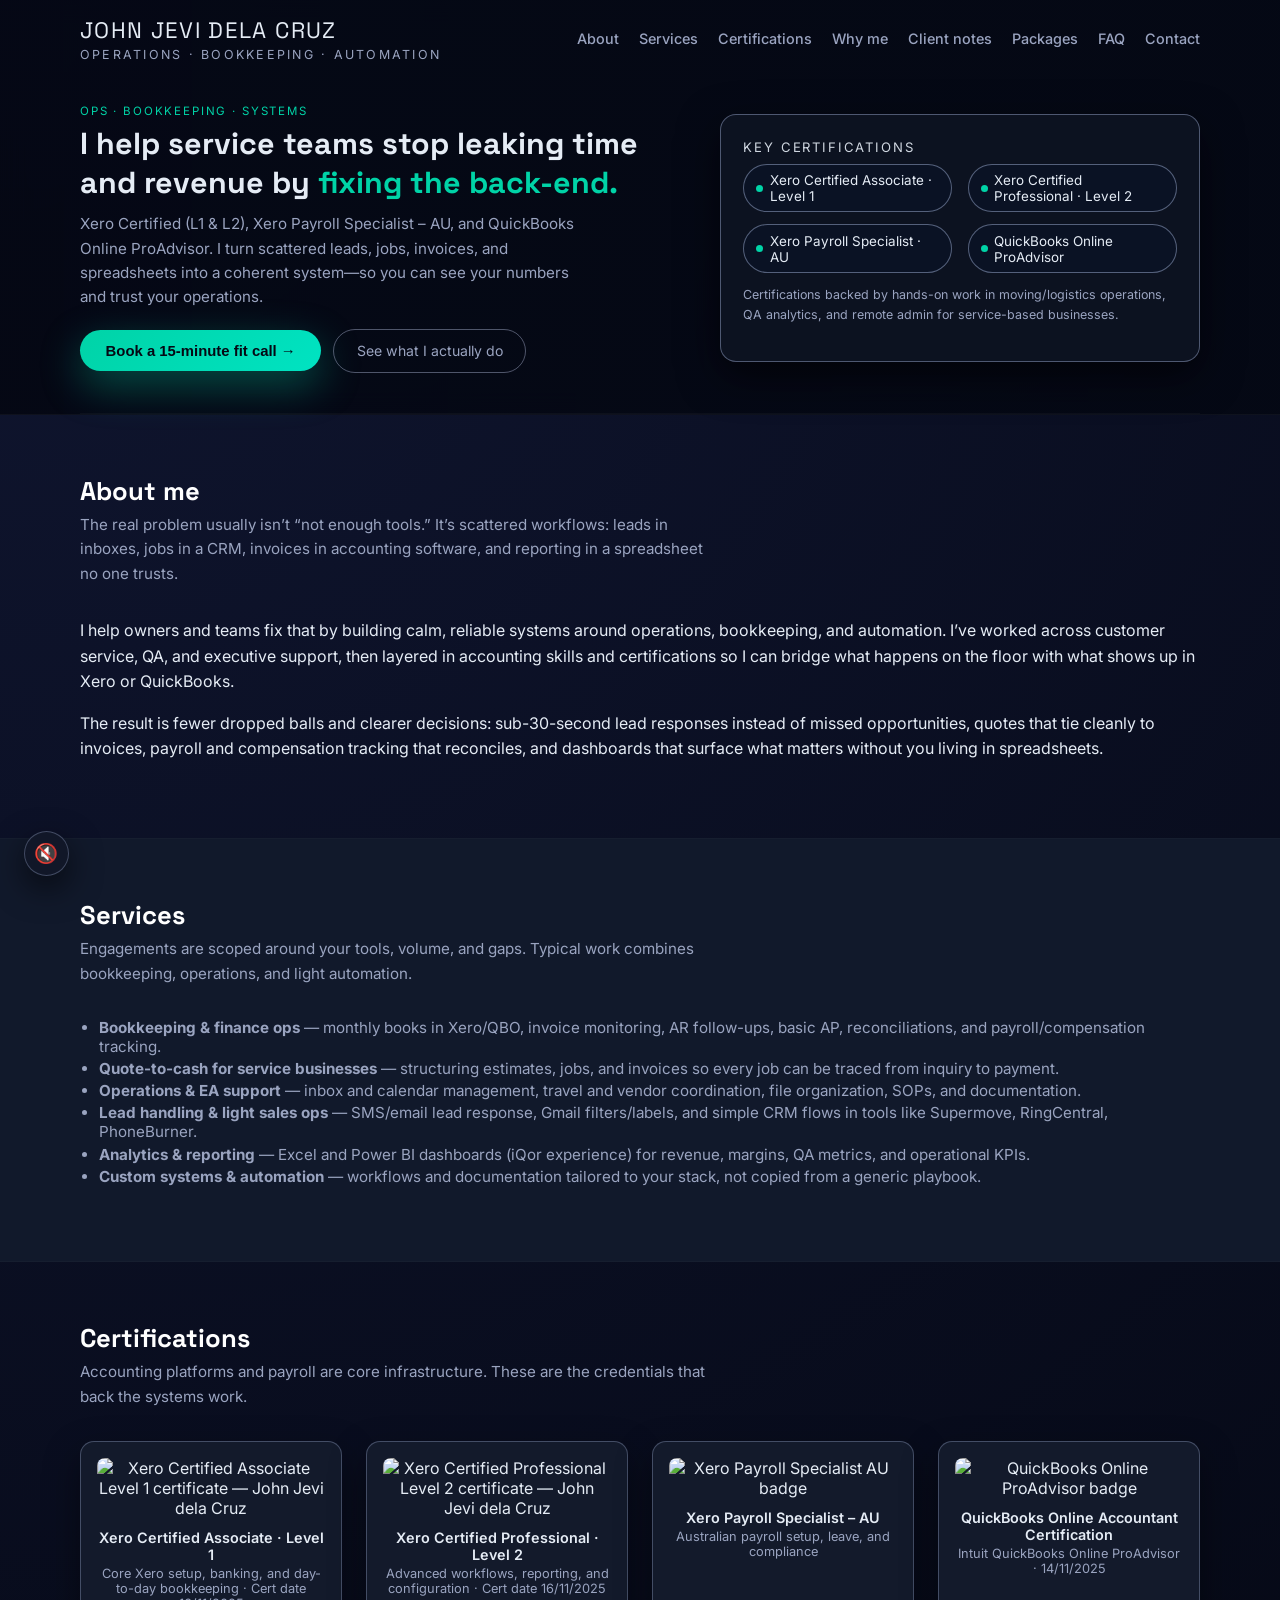
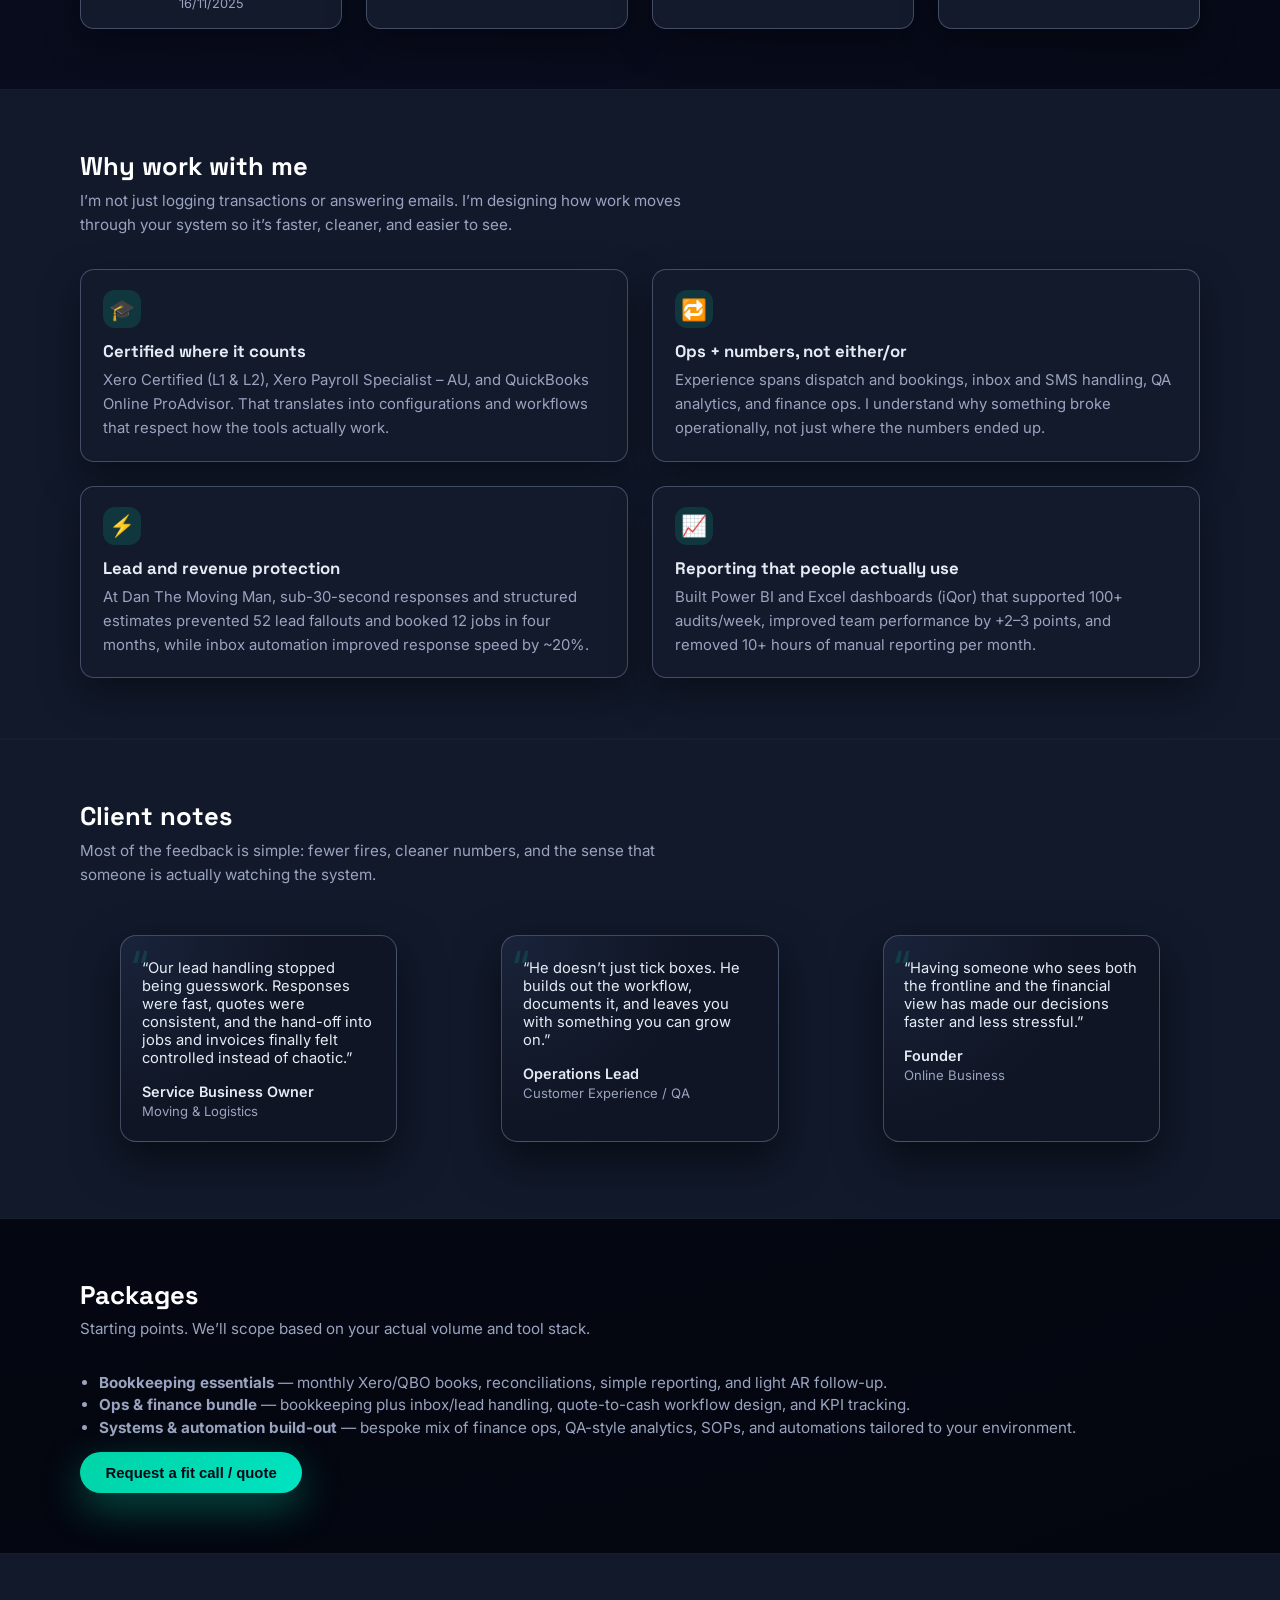
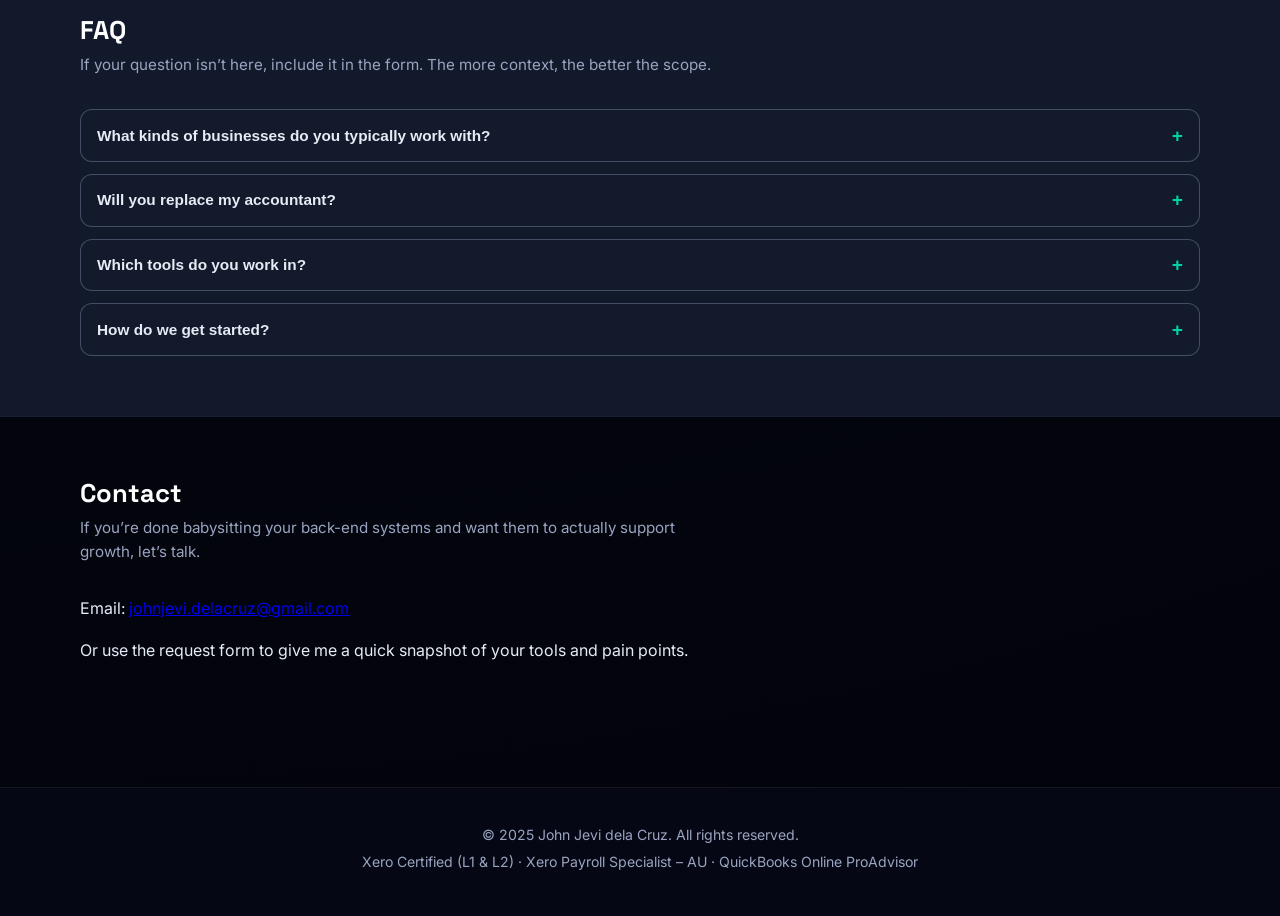
==== project-folder/index.html @ f24b5bd8 "Add files via upload" ====
<!DOCTYPE html>
<html lang="en">
<head>
  <meta charset="UTF-8" />
  <meta name="viewport" content="width=device-width, initial-scale=1.0" />
  <title>John Jevi dela Cruz | Operations, Bookkeeping & Automation</title>

  <meta name="description" content="John Jevi dela Cruz helps service-based businesses clean up operations, bookkeeping, and automation. Xero Certified (L1 & L2), Xero Payroll Specialist AU, QuickBooks Online ProAdvisor. Inbox, leads, quotes, invoicing, payroll support, dashboards, and systems that actually run.">

  <link rel="canonical" href="https://your-domain-or-github-pages-url.example" />

  <!-- Typography -->
  <link href="https://fonts.googleapis.com/css2?family=Inter:wght@400;500;600&family=Space+Grotesk:wght@500;700&display=swap" rel="stylesheet">

  <style>
    :root {
      --bg: #070b19;
      --bg-alt: #101629;
      --bg-soft: #11192b;
      --accent: #00D3A7;
      --accent-soft: rgba(0, 211, 167, 0.15);
      --accent-warm: #FF9F43;
      --text-main: #E5ECF5;
      --text-muted: #9AA4C0;
      --card-bg: #131a2b;
      --border-soft: rgba(158, 173, 210, 0.35);
    }

    html {
      scroll-behavior: smooth;
    }

    body {
      font-family: 'Inter', sans-serif;
      margin: 0;
      padding: 0;
      background: radial-gradient(circle at top left, #101631 0, #050814 55%, #02030a 100%);
      color: var(--text-main);
    }

    body.modal-open {
      overflow: hidden;
    }
    body.modal-open #backToTop,
    body.modal-open #audioToggle {
      display: none;
    }

    .container {
      max-width: 1120px;
      margin: 0 auto;
      padding: 0 1.75rem;
    }

    /* HEADER / HERO */

    header {
      position: relative; /* non-sticky */
      background: linear-gradient(to right, rgba(5, 8, 20, 0.96), rgba(5, 8, 20, 0.92));
      backdrop-filter: blur(12px);
      border-bottom: 1px solid rgba(255, 255, 255, 0.04);
    }

    .nav-bar {
      display: flex;
      align-items: center;
      justify-content: space-between;
      padding: 1rem 0 0.4rem;
    }

    .brand {
      display: flex;
      flex-direction: column;
      gap: 0.1rem;
    }

    .brand-title {
      font-family: 'Space Grotesk', sans-serif;
      font-size: 1.4rem;
      letter-spacing: 0.06em;
      text-transform: uppercase;
    }

    .brand-sub {
      font-size: 0.78rem;
      text-transform: uppercase;
      letter-spacing: 0.18em;
      color: var(--text-muted);
    }

    nav {
      display: flex;
      flex-wrap: wrap;
      gap: 0.75rem 1.25rem;
      align-items: center;
      justify-content: flex-end;
    }

    nav a {
      color: var(--text-muted);
      text-decoration: none;
      font-weight: 500;
      font-size: 0.9rem;
      position: relative;
      padding-bottom: 0.1rem;
    }

    nav a::after {
      content: '';
      position: absolute;
      left: 0;
      bottom: -0.2rem;
      width: 0;
      height: 2px;
      background-color: var(--accent);
      transition: width 0.2s ease;
    }

    nav a:hover {
      color: #ffffff;
    }

    nav a:hover::after {
      width: 100%;
    }

    .hero {
      padding: 2.25rem 0 2.5rem;
      border-bottom: 1px solid rgba(255, 255, 255, 0.03);
    }

    .hero-grid {
      display: grid;
      grid-template-columns: minmax(0, 3fr) minmax(0, 2.4fr);
      gap: 2.5rem;
      align-items: center;
    }

    .hero-kicker {
      font-size: 0.72rem;
      text-transform: uppercase;
      letter-spacing: 0.16em;
      color: var(--accent);
      margin-bottom: 0.35rem;
    }

    .hero-title {
      font-family: 'Space Grotesk', sans-serif;
      font-size: 1.9rem;
      line-height: 1.3;
      margin: 0 0 0.6rem;
    }

    .hero-highlight {
      color: var(--accent);
    }

    .hero-subtitle {
      margin: 0 0 0.9rem;
      color: var(--text-muted);
      font-size: 0.95rem;
      max-width: 32rem;
    }

    .hero-actions {
      margin-top: 1.2rem;
      display: flex;
      flex-wrap: wrap;
      gap: 0.75rem;
      align-items: center;
    }

    .cta-button {
      display: inline-flex;
      align-items: center;
      gap: 0.45rem;
      padding: 0.8rem 1.6rem;
      background: linear-gradient(135deg, #00D3A7, #00E3C2);
      color: #050814;
      text-decoration: none;
      border-radius: 999px;
      font-weight: 600;
      border: none;
      cursor: pointer;
      box-shadow: 0 14px 40px rgba(0, 211, 167, 0.35);
      transition:
        transform 0.15s ease,
        box-shadow 0.15s ease,
        filter 0.15s ease;
      font-size: 0.93rem;
    }

    .cta-button:hover {
      transform: translateY(-1px);
      box-shadow: 0 16px 50px rgba(0, 211, 167, 0.42);
      filter: brightness(1.06);
    }

    .cta-secondary {
      border-radius: 999px;
      border: 1px solid rgba(154, 164, 192, 0.5);
      padding: 0.78rem 1.4rem;
      background: transparent;
      color: var(--text-muted);
      font-size: 0.88rem;
      cursor: pointer;
      display: inline-flex;
      align-items: center;
      gap: 0.45rem;
      text-decoration: none;
    }

    .cta-secondary:hover {
      border-color: var(--accent);
      color: #ffffff;
    }

    .hero-cert-card {
      background: #0c1220;
      border-radius: 16px;
      padding: 1.5rem 1.4rem;
      border: 1px solid rgba(158, 173, 210, 0.45);
      box-shadow: 0 14px 40px rgba(0, 0, 0, 0.55);
    }

    .hero-cert-title {
      font-size: 0.82rem;
      letter-spacing: 0.14em;
      text-transform: uppercase;
      color: var(--text-main);
      opacity: 0.9;
      margin-bottom: 0.55rem;
    }

    .cert-grid {
      display: grid;
      grid-template-columns: repeat(2, minmax(0, 1fr));
      gap: 0.75rem 1rem;
      font-size: 0.84rem;
    }

    .cert-pill {
      border-radius: 999px;
      padding: 0.45rem 0.75rem;
      background: rgba(11, 19, 37, 0.95);
      border: 1px solid rgba(158, 173, 210, 0.5);
      display: inline-flex;
      align-items: center;
      gap: 0.4rem;
      max-width: 100%;
      white-space: normal;       /* allow wrapping inside the pill */
      justify-content: flex-start;
    }

    .cert-badge-dot {
      width: 7px;
      height: 7px;
      border-radius: 999px;
      background: var(--accent);
      flex-shrink: 0;
    }

    .cert-note {
      margin-top: 0.75rem;
      font-size: 0.78rem;
      color: var(--text-muted);
    }

    main {
      padding-bottom: 3rem;
    }

    section {
      padding: 3.75rem 0;
    }

    h2 {
      color: #ffffff;
      margin-top: 0;
      margin-bottom: 0.4rem;
      font-size: 1.6rem;
      font-family: 'Space Grotesk', sans-serif;
    }

    .section-subtitle {
      margin: 0 0 2rem;
      color: var(--text-muted);
      max-width: 640px;
      font-size: 0.95rem;
    }

    p {
      line-height: 1.6;
    }

    .section-soft {
      background: var(--bg-soft);
      border-top: 1px solid rgba(255, 255, 255, 0.02);
      border-bottom: 1px solid rgba(255, 255, 255, 0.02);
    }

    ul {
      padding-left: 1.2rem;
      color: var(--text-muted);
      font-size: 0.95rem;
    }

    li + li {
      margin-top: 0.2rem;
    }

    /* FEATURES */

    .features-grid {
      display: grid;
      grid-template-columns: repeat(2, minmax(0, 1fr));
      gap: 1.5rem;
    }

    .feature-card {
      background: var(--card-bg);
      border-radius: 14px;
      padding: 1.25rem 1.4rem;
      box-shadow: 0 16px 40px rgba(0, 0, 0, 0.4);
      border: 1px solid var(--border-soft);
    }

    .feature-icon {
      width: 38px;
      height: 38px;
      border-radius: 12px;
      background: var(--accent-soft);
      display: flex;
      align-items: center;
      justify-content: center;
      font-size: 1.3rem;
      margin-bottom: 0.75rem;
    }

    .feature-card h3 {
      margin: 0 0 0.45rem;
      font-size: 1.05rem;
      font-family: 'Space Grotesk', sans-serif;
    }

    .feature-card p {
      margin: 0;
      color: var(--text-muted);
      font-size: 0.93rem;
    }

    /* CERTIFICATIONS SECTION */

    .certifications-grid {
      display: grid;
      grid-template-columns: repeat(4, minmax(0, 1fr));
      gap: 1.5rem;
    }

    .cert-card {
      background: var(--card-bg);
      border-radius: 14px;
      padding: 1rem 1rem 1.1rem;
      border: 1px solid var(--border-soft);
      box-shadow: 0 14px 36px rgba(0, 0, 0, 0.4);
      text-align: center;
    }

    .cert-logo-wrap {
      display: flex;
      align-items: center;
      justify-content: center;
      margin-bottom: 0.7rem;
    }

    .cert-logo {
      max-width: 100%;
      max-height: 120px;
      width: auto;
      height: auto;
      object-fit: contain;
      border-radius: 8px;
    }

    .cert-title {
      font-size: 0.9rem;
      font-weight: 600;
      margin-bottom: 0.15rem;
    }

    .cert-meta {
      font-size: 0.8rem;
      color: var(--text-muted);
    }

    /* TESTIMONIALS */

    .testimonials-grid {
      display: grid;
      grid-template-columns: repeat(3, minmax(0, 1fr));
      gap: 1.5rem;
    }

    .testimonial-card {
      background: radial-gradient(circle at top left, #19233a 0, #0f1524 55%);
      border-radius: 16px;
      padding: 1.4rem 1.3rem 1.3rem;
      box-shadow: 0 18px 45px rgba(0, 0, 0, 0.55);
      border: 1px solid var(--border-soft);
      position: relative;
      overflow: hidden;
    }

    .testimonial-card::before {
      content: '“';
      position: absolute;
      font-size: 3.2rem;
      color: rgba(0, 211, 167, 0.16);
      top: 0.1rem;
      left: 0.6rem;
    }

    .testimonial-card blockquote {
      margin: 0 0 1rem;
      font-size: 0.92rem;
      color: var(--text-main);
    }

    .testimonial-name {
      font-weight: 600;
      display: block;
      font-size: 0.9rem;
    }

    .testimonial-role {
      font-size: 0.82rem;
      color: var(--text-muted);
    }

    /* FAQ */

    .faq-list {
      display: flex;
      flex-direction: column;
      gap: 0.75rem;
    }

    .faq-item {
      background: var(--card-bg);
      border-radius: 12px;
      border: 1px solid var(--border-soft);
      overflow: hidden;
    }

    .faq-question {
      width: 100%;
      padding: 0.9rem 1rem;
      text-align: left;
      background: transparent;
      border: none;
      display: flex;
      align-items: center;
      justify-content: space-between;
      font-size: 0.96rem;
      font-weight: 600;
      color: var(--text-main);
      cursor: pointer;
    }

    .faq-icon {
      margin-left: 1rem;
      font-size: 1.2rem;
      color: var(--accent);
    }

    .faq-answer {
      padding: 0 1rem 0.85rem;
      font-size: 0.9rem;
      color: var(--text-muted);
    }

    /* MODAL */

    .modal {
      display: none;
      position: fixed;
      inset: 0;
      background-color: rgba(0, 0, 0, 0.75);
      z-index: 2000;
      justify-content: center;
      align-items: center;
      padding: 1.5rem;
    }

    .modal-content {
      background-color: #050814;
      padding: 1.75rem 1.75rem 1.5rem;
      border-radius: 16px;
      max-width: 520px;
      width: 100%;
      max-height: calc(100vh - 3rem);
      overflow-y: auto;
      position: relative;
      animation: fadeIn 0.3s ease;
      box-shadow: 0 22px 60px rgba(0, 0, 0, 0.8);
      border: 1px solid var(--border-soft);
    }

    .close-btn {
      position: absolute;
      top: 10px;
      right: 15px;
      background: none;
      border: none;
      font-size: 20px;
      cursor: pointer;
      color: var(--accent);
    }

    label.required::after {
      content: ' *';
      color: var(--accent-warm);
    }

    input,
    select,
    textarea {
      width: 100%;
      padding: 0.5rem;
      margin-top: 0.25rem;
      margin-bottom: 0.85rem;
      border-radius: 6px;
      border: 1px solid rgba(158, 173, 210, 0.6);
      background: #050814;
      color: var(--text-main);
      font-family: inherit;
      font-size: 0.92rem;
      box-sizing: border-box;
    }

    textarea {
      resize: vertical;
    }

    input:focus,
    select:focus,
    textarea:focus {
      outline: none;
      border-color: var(--accent);
      box-shadow: 0 0 0 1px rgba(0, 211, 167, 0.4);
    }

    .error {
      border-color: var(--accent-warm) !important;
    }

    @keyframes fadeIn {
      from {
        transform: scale(0.96);
        opacity: 0;
      }
      to {
        transform: scale(1);
        opacity: 1;
      }
    }

    /* BACK TO TOP + AUDIO */

    #backToTop {
      position: fixed;
      right: 1.5rem;
      bottom: 1.5rem;
      background-color: #111728;
      color: #ffffff;
      border: 1px solid var(--border-soft);
      border-radius: 999px;
      width: 2.8rem;
      height: 2.8rem;
      font-size: 1.2rem;
      cursor: pointer;
      z-index: 1100;
      opacity: 0;
      pointer-events: none;
      transform: translateY(10px);
      transition:
        opacity 0.25s ease,
        transform 0.25s ease,
        background-color 0.2s ease;
      box-shadow: 0 12px 32px rgba(0, 0, 0, 0.6);
    }

    #backToTop.visible {
      opacity: 1;
      pointer-events: auto;
      transform: translateY(0);
    }

    #backToTop:hover {
      background-color: #1b2438;
    }

    #audioToggle {
      position: fixed;
      bottom: 1.5rem;
      left: 1.5rem;
      background-color: #111728;
      color: var(--text-main);
      border: 1px solid var(--border-soft);
      border-radius: 999px;
      width: 2.8rem;
      height: 2.8rem;
      font-size: 1.2rem;
      cursor: pointer;
      z-index: 1100;
      display: flex;
      align-items: center;
      justify-content: center;
      box-shadow: 0 12px 32px rgba(0, 0, 0, 0.6);
      transition:
        background-color 0.2s ease,
        transform 0.15s ease,
        box-shadow 0.15s ease;
    }

    #audioToggle:hover {
      background-color: #171f34;
      transform: translateY(-1px);
      box-shadow: 0 16px 40px rgba(0, 0, 0, 0.7);
    }

    /* FEATHERS */

    .feather-icon {
      position: absolute;
      width: 40px;
      opacity: 0.18;
      animation: drift 14s infinite ease-in-out;
      pointer-events: none;
      filter: hue-rotate(40deg);
    }

    .feather-icon img {
      width: 40px;
      height: auto;
    }

    .feather-icon:nth-of-type(1) {
      top: 12%;
      left: 8%;
      animation-delay: 0s;
    }

    .feather-icon:nth-of-type(2) {
      top: 30%;
      left: 82%;
      animation-delay: 4s;
    }

    .feather-icon:nth-of-type(3) {
      top: 60%;
      left: 18%;
      animation-delay: 2s;
    }

    @keyframes drift {
      0% {
        transform: translateY(0) translateX(0) rotate(0deg);
      }
      50% {
        transform: translateY(28px) translateX(6px) rotate(12deg);
      }
      100% {
        transform: translateY(0) translateX(0) rotate(0deg);
      }
    }

    /* FOOTER */

    footer {
      text-align: center;
      padding: 2rem 1.75rem 2.4rem;
      background-color: #050814;
      color: var(--text-muted);
      font-size: 0.88rem;
      border-top: 1px solid rgba(255, 255, 255, 0.06);
    }

    footer p {
      margin: 0.25rem 0;
    }

    /* RESPONSIVE */

    @media (max-width: 900px) {
      .hero-grid {
        grid-template-columns: 1fr;
      }

      .hero-cert-card {
        max-width: 420px;
      }

      .testimonials-grid {
        grid-template-columns: repeat(2, minmax(0, 1fr));
      }

      .certifications-grid {
        grid-template-columns: repeat(2, minmax(0, 1fr));
      }

      .cert-grid {
        grid-template-columns: 1fr;
      }
    }

    @media (max-width: 768px) {
      .container {
        padding: 0 1.25rem;
      }

      .hero {
        padding-top: 2.4rem;
      }

      .nav-bar {
        flex-direction: column;
        gap: 0.6rem;
        align-items: flex-start;
      }

      nav {
        justify-content: flex-start;
        flex-wrap: wrap;
      }

      section {
        padding: 3rem 0;
      }

      .features-grid,
      .testimonials-grid {
        grid-template-columns: 1fr;
      }

      .certifications-grid {
        grid-template-columns: repeat(2, minmax(0, 1fr));
      }
    }

    @media (max-width: 480px) {
      .brand-title {
        font-size: 1.2rem;
      }

      .hero-title {
        font-size: 1.7rem;
      }

      .certifications-grid {
        grid-template-columns: 1fr;
      }

      #backToTop,
      #audioToggle {
        width: 2.5rem;
        height: 2.5rem;
        font-size: 1.05rem;
      }
    }
  </style>
</head>
<body>
  <!-- Floating feathers -->
  <div class="feather-icon">
    <img src="https://upload.wikimedia.org/wikipedia/commons/e/ea/Feather_icon.svg"
         alt=""
         loading="lazy"
         aria-hidden="true">
  </div>
  <div class="feather-icon">
    <img src="https://upload.wikimedia.org/wikipedia/commons/e/ea/Feather_icon.svg"
         alt=""
         loading="lazy"
         aria-hidden="true">
  </div>
  <div class="feather-icon">
    <img src="https://upload.wikimedia.org/wikipedia/commons/e/ea/Feather_icon.svg"
         alt=""
         loading="lazy"
         aria-hidden="true">
  </div>

  <audio id="bgAudio" src="" loop muted></audio>

  <header>
    <div class="container">
      <div class="nav-bar">
        <div class="brand">
          <span class="brand-title">John Jevi dela Cruz</span>
          <span class="brand-sub">Operations · Bookkeeping · Automation</span>
        </div>
        <nav aria-label="Primary navigation">
          <a href="#about">About</a>
          <a href="#services">Services</a>
          <a href="#certifications">Certifications</a>
          <a href="#why-choose-us">Why me</a>
          <a href="#testimonials">Client notes</a>
          <a href="#pricing">Packages</a>
          <a href="#faq">FAQ</a>
          <a href="#contact">Contact</a>
        </nav>
      </div>

      <section class="hero" aria-label="Intro">
        <div class="hero-grid">
          <div>
            <div class="hero-kicker">Ops · Bookkeeping · Systems</div>
            <h1 class="hero-title">
              I help service teams stop leaking time and revenue
              by <span class="hero-highlight">fixing the back-end.</span>
            </h1>
            <p class="hero-subtitle">
              Xero Certified (L1 &amp; L2), Xero Payroll Specialist – AU, and QuickBooks Online ProAdvisor.
              I turn scattered leads, jobs, invoices, and spreadsheets into a coherent system—so you can
              see your numbers and trust your operations.
            </p>
            <div class="hero-actions">
              <button type="button" class="cta-button" onclick="openQuoteModal()">
                Book a 15-minute fit call →
              </button>
              <a href="#services" class="cta-secondary">
                See what I actually do
              </a>
            </div>
          </div>

          <aside class="hero-cert-card" aria-label="Key certifications">
            <div class="hero-cert-title">Key certifications</div>
            <div class="cert-grid">
              <div class="cert-pill">
                <span class="cert-badge-dot"></span>
                <span>Xero Certified Associate · Level 1</span>
              </div>
              <div class="cert-pill">
                <span class="cert-badge-dot"></span>
                <span>Xero Certified Professional · Level 2</span>
              </div>
              <div class="cert-pill">
                <span class="cert-badge-dot"></span>
                <span>Xero Payroll Specialist · AU</span>
              </div>
              <div class="cert-pill">
                <span class="cert-badge-dot"></span>
                <span>QuickBooks Online ProAdvisor</span>
              </div>
            </div>
            <p class="cert-note">
              Certifications backed by hands-on work in moving/logistics operations, QA analytics,
              and remote admin for service-based businesses.
            </p>
          </aside>
        </div>
      </section>
    </div>
  </header>

  <main>
    <section id="about">
      <div class="container">
        <h2>About me</h2>
        <p class="section-subtitle">
          The real problem usually isn’t “not enough tools.” It’s scattered workflows: leads in inboxes,
          jobs in a CRM, invoices in accounting software, and reporting in a spreadsheet no one trusts.
        </p>
        <p>
          I help owners and teams fix that by building calm, reliable systems around operations, bookkeeping,
          and automation. I’ve worked across customer service, QA, and executive support, then layered in
          accounting skills and certifications so I can bridge what happens on the floor with what shows up
          in Xero or QuickBooks.
        </p>
        <p>
          The result is fewer dropped balls and clearer decisions: sub-30-second lead responses instead of
          missed opportunities, quotes that tie cleanly to invoices, payroll and compensation tracking that
          reconciles, and dashboards that surface what matters without you living in spreadsheets.
        </p>
      </div>
    </section>

    <section id="services" class="section-soft">
      <div class="container">
        <h2>Services</h2>
        <p class="section-subtitle">
          Engagements are scoped around your tools, volume, and gaps. Typical work combines bookkeeping,
          operations, and light automation.
        </p>
        <ul>
          <li><strong>Bookkeeping & finance ops</strong> — monthly books in Xero/QBO, invoice monitoring, AR follow-ups, basic AP, reconciliations, and payroll/compensation tracking.</li>
          <li><strong>Quote-to-cash for service businesses</strong> — structuring estimates, jobs, and invoices so every job can be traced from inquiry to payment.</li>
          <li><strong>Operations & EA support</strong> — inbox and calendar management, travel and vendor coordination, file organization, SOPs, and documentation.</li>
          <li><strong>Lead handling & light sales ops</strong> — SMS/email lead response, Gmail filters/labels, and simple CRM flows in tools like Supermove, RingCentral, PhoneBurner.</li>
          <li><strong>Analytics & reporting</strong> — Excel and Power BI dashboards (iQor experience) for revenue, margins, QA metrics, and operational KPIs.</li>
          <li><strong>Custom systems & automation</strong> — workflows and documentation tailored to your stack, not copied from a generic playbook.</li>
        </ul>
      </div>
    </section>

    <!-- CERTIFICATIONS SECTION -->
    <section id="certifications">
      <div class="container">
        <h2>Certifications</h2>
        <p class="section-subtitle">
          Accounting platforms and payroll are core infrastructure. These are the credentials that back the systems work.
        </p>

        <div class="certifications-grid">
          <!-- Xero Certified Associate · Level 1 -->
          <article class="cert-card">
            <div class="cert-logo-wrap">
              <img
                src="images/L1 Xero certified associate _ Xero_page-0001 (1).jpg"
                alt="Xero Certified Associate Level 1 certificate — John Jevi dela Cruz"
                class="cert-logo"
              >
            </div>
            <div class="cert-title">Xero Certified Associate · Level 1</div>
            <div class="cert-meta">
              Core Xero setup, banking, and day-to-day bookkeeping · Cert date 16/11/2025
            </div>
          </article>

          <!-- Xero Certified Professional · Level 2 -->
          <article class="cert-card">
            <div class="cert-logo-wrap">
              <img
                src="images/XCL_PrintCertificate_page-0001.jpg"
                alt="Xero Certified Professional Level 2 certificate — John Jevi dela Cruz"
                class="cert-logo"
              >
            </div>
            <div class="cert-title">Xero Certified Professional · Level 2</div>
            <div class="cert-meta">
              Advanced workflows, reporting, and configuration · Cert date 16/11/2025
            </div>
          </article>

          <!-- Xero Payroll Specialist – AU -->
          <article class="cert-card">
            <div class="cert-logo-wrap">
              <img
                src="images/Payroll specialist.png"
                alt="Xero Payroll Specialist AU badge"
                class="cert-logo"
              >
            </div>
            <div class="cert-title">Xero Payroll Specialist – AU</div>
            <div class="cert-meta">
              Australian payroll setup, leave, and compliance
            </div>
          </article>

          <!-- QuickBooks Online ProAdvisor -->
          <article class="cert-card">
            <div class="cert-logo-wrap">
              <img
                src="images/QB Online2X_7561.png"
                alt="QuickBooks Online ProAdvisor badge"
                class="cert-logo"
              >
            </div>
            <div class="cert-title">QuickBooks Online Accountant Certification</div>
            <div class="cert-meta">
              Intuit QuickBooks Online ProAdvisor · 14/11/2025
            </div>
          </article>
        </div>
      </div>
    </section>

    <!-- Why work with me -->
    <section id="why-choose-us" class="section-soft">
      <div class="container">
        <h2>Why work with me</h2>
        <p class="section-subtitle">
          I’m not just logging transactions or answering emails. I’m designing how work moves through your
          system so it’s faster, cleaner, and easier to see.
        </p>

        <div class="features-grid">
          <article class="feature-card">
            <div class="feature-icon" aria-hidden="true">🎓</div>
            <h3>Certified where it counts</h3>
            <p>
              Xero Certified (L1 &amp; L2), Xero Payroll Specialist – AU, and QuickBooks Online ProAdvisor.
              That translates into configurations and workflows that respect how the tools actually work.
            </p>
          </article>

          <article class="feature-card">
            <div class="feature-icon" aria-hidden="true">🔁</div>
            <h3>Ops + numbers, not either/or</h3>
            <p>
              Experience spans dispatch and bookings, inbox and SMS handling, QA analytics, and finance ops.
              I understand why something broke operationally, not just where the numbers ended up.
            </p>
          </article>

          <article class="feature-card">
            <div class="feature-icon" aria-hidden="true">⚡</div>
            <h3>Lead and revenue protection</h3>
            <p>
              At Dan The Moving Man, sub-30-second responses and structured estimates prevented 52 lead fallouts
              and booked 12 jobs in four months, while inbox automation improved response speed by ~20%.
            </p>
          </article>

          <article class="feature-card">
            <div class="feature-icon" aria-hidden="true">📈</div>
            <h3>Reporting that people actually use</h3>
            <p>
              Built Power BI and Excel dashboards (iQor) that supported 100+ audits/week, improved team
              performance by +2–3 points, and removed 10+ hours of manual reporting per month.
            </p>
          </article>
        </div>
      </div>
    </section>

    <!-- Testimonials -->
    <section id="testimonials" class="section-soft">
      <div class="container">
        <h2>Client notes</h2>
        <p class="section-subtitle">
          Most of the feedback is simple: fewer fires, cleaner numbers, and the sense that someone is actually
          watching the system.
        </p>

        <div class="testimonials-grid">
          <figure class="testimonial-card" aria-label="Client testimonial">
            <blockquote>
              “Our lead handling stopped being guesswork. Responses were fast, quotes were consistent, and the
              hand-off into jobs and invoices finally felt controlled instead of chaotic.”
            </blockquote>
            <figcaption>
              <span class="testimonial-name">Service Business Owner</span>
              <span class="testimonial-role">Moving &amp; Logistics</span>
            </figcaption>
          </figure>

          <figure class="testimonial-card" aria-label="Client testimonial">
            <blockquote>
              “He doesn’t just tick boxes. He builds out the workflow, documents it, and leaves you with something
              you can grow on.”
            </blockquote>
            <figcaption>
              <span class="testimonial-name">Operations Lead</span>
              <span class="testimonial-role">Customer Experience / QA</span>
            </figcaption>
          </figure>

          <figure class="testimonial-card" aria-label="Client testimonial">
            <blockquote>
              “Having someone who sees both the frontline and the financial view has made our decisions faster
              and less stressful.”
            </blockquote>
            <figcaption>
              <span class="testimonial-name">Founder</span>
              <span class="testimonial-role">Online Business</span>
            </figcaption>
          </figure>
        </div>
      </div>
    </section>

    <section id="pricing">
      <div class="container">
        <h2>Packages</h2>
        <p class="section-subtitle">
          Starting points. We’ll scope based on your actual volume and tool stack.
        </p>
        <ul>
          <li><strong>Bookkeeping essentials</strong> — monthly Xero/QBO books, reconciliations, simple reporting, and light AR follow-up.</li>
          <li><strong>Ops &amp; finance bundle</strong> — bookkeeping plus inbox/lead handling, quote-to-cash workflow design, and KPI tracking.</li>
          <li><strong>Systems &amp; automation build-out</strong> — bespoke mix of finance ops, QA-style analytics, SOPs, and automations tailored to your environment.</li>
        </ul>
        <button
          type="button"
          class="cta-button"
          onclick="openQuoteModal()"
        >
          Request a fit call / quote
        </button>
      </div>
    </section>

    <!-- FAQ -->
    <section id="faq" class="section-soft">
      <div class="container">
        <h2>FAQ</h2>
        <p class="section-subtitle">
          If your question isn’t here, include it in the form. The more context, the better the scope.
        </p>

        <div class="faq-list">
          <article class="faq-item">
            <button class="faq-question" aria-expanded="false">
              <span>What kinds of businesses do you typically work with?</span>
              <span class="faq-icon" aria-hidden="true">+</span>
            </button>
            <div class="faq-answer" hidden>
              <p>
                Service-based businesses: moving and logistics, agencies, BPO/outsourcing teams, and online
                businesses that need someone to own the back-end across ops, numbers, and reporting.
              </p>
            </div>
          </article>

          <article class="faq-item">
            <button class="faq-question" aria-expanded="false">
              <span>Will you replace my accountant?</span>
              <span class="faq-icon" aria-hidden="true">+</span>
            </button>
            <div class="faq-answer" hidden>
              <p>
                No. Think of me as finance operations and systems: I keep the day-to-day clean and traceable so
                your accountant and tax advisors can do higher-level work with better data.
              </p>
            </div>
          </article>

          <article class="faq-item">
            <button class="faq-question" aria-expanded="false">
              <span>Which tools do you work in?</span>
              <span class="faq-icon" aria-hidden="true">+</span>
            </button>
            <div class="faq-answer" hidden>
              <p>
                Xero, QuickBooks Online, Excel, Google Sheets, Supermove, RingCentral, PhoneBurner, Gmail,
                Google Drive, Power BI (iQor), and common collaboration tools like Google Workspace and Slack.
              </p>
            </div>
          </article>

          <article class="faq-item">
            <button class="faq-question" aria-expanded="false">
              <span>How do we get started?</span>
              <span class="faq-icon" aria-hidden="true">+</span>
            </button>
            <div class="faq-answer" hidden>
              <p>
                Start with a short fit call. You outline your business, tools, and where things feel messy.
                I’ll come back with a clear recommendation and scope—no fluff, just what’s required to fix the system.
              </p>
            </div>
          </article>
        </div>
      </div>
    </section>

    <section id="contact">
      <div class="container">
        <h2>Contact</h2>
        <p class="section-subtitle">
          If you’re done babysitting your back-end systems and want them to actually support growth, let’s talk.
        </p>
        <p>
          Email:
          <a href="mailto:johnjevi.delacruz@gmail.com">
            johnjevi.delacruz@gmail.com
          </a>
        </p>
        <p>
          Or use the request form to give me a quick snapshot of your tools and pain points.
        </p>
      </div>
    </section>
  </main>

  <footer>
    <p>&copy; 2025 John Jevi dela Cruz. All rights reserved.</p>
    <p>Xero Certified (L1 &amp; L2) · Xero Payroll Specialist – AU · QuickBooks Online ProAdvisor</p>
  </footer>

  <!-- Quote Modal -->
  <div id="quoteModal" class="modal" role="dialog" aria-modal="true" aria-labelledby="quoteModalTitle">
    <div class="modal-content">
      <button class="close-btn" type="button" aria-label="Close quote form" onclick="closeQuoteModal()">&times;</button>
      <h2 id="quoteModalTitle">Request a fit call / quote</h2>
      <!-- Replace action with your own Formspree or backend endpoint -->
      <form action="https://formspree.io/f/YOUR_FORMSPREE_ID" method="POST" onsubmit="return validateForm()">
        <label class="required">Name</label>
        <input type="text" name="name" required>

        <label class="required">Email</label>
        <input type="email" name="email" required>

        <label>Business / Company (optional)</label>
        <input type="text" name="company">

        <label class="required">Timezone</label>
        <select name="timezone" required>
          <option value="">Select timezone</option>
          <!-- US timezones -->
          <option value="America/Los_Angeles">US · Pacific (UTC-08:00)</option>
          <option value="America/Denver">US · Mountain (UTC-07:00)</option>
          <option value="America/Chicago">US · Central (UTC-06:00)</option>
          <option value="America/New_York">US · Eastern (UTC-05:00)</option>
          <!-- AU timezones -->
          <option value="Australia/Perth">AU · Western (UTC+08:00)</option>
          <option value="Australia/Adelaide">AU · Central (UTC+09:30)</option>
          <option value="Australia/Brisbane">AU · Queensland (UTC+10:00)</option>
          <option value="Australia/Sydney">AU · Eastern (UTC+10:00)</option>
        </select>

        <label for="additionalDetails">What do you need help with?</label>
        <textarea
          id="additionalDetails"
          name="additionalDetails"
          rows="4"
          maxlength="1000"
          placeholder="Tell me about your business, tools (Xero/QBO/CRM), and where things feel messy—books, leads, reporting, etc."
        ></textarea>

        <button type="submit" class="cta-button">Submit</button>
      </form>
    </div>
  </div>

  <!-- Back to top + audio toggle -->
  <button id="backToTop" aria-label="Back to top">↑</button>
  <button
    id="audioToggle"
    aria-pressed="false"
    aria-label="Enable background audio"
  >
    🔇
  </button>

  <script>
    const quoteModal = document.getElementById('quoteModal');

    function openQuoteModal() {
      quoteModal.style.display = 'flex';
      document.body.classList.add('modal-open');
    }

    function closeQuoteModal() {
      quoteModal.style.display = 'none';
      document.body.classList.remove('modal-open');
    }

    window.addEventListener('click', (e) => {
      if (e.target === quoteModal) {
        closeQuoteModal();
      }
    });

    window.addEventListener('keydown', (e) => {
      if (e.key === 'Escape') {
        closeQuoteModal();
      }
    });

    function validateForm() {
      return true;
    }

    const backToTopBtn = document.getElementById('backToTop');

    window.addEventListener('scroll', () => {
      if (window.scrollY > 300) {
        backToTopBtn.classList.add('visible');
      } else {
        backToTopBtn.classList.remove('visible');
      }
    });

    backToTopBtn.addEventListener('click', () => {
      window.scrollTo({
        top: 0,
        behavior: 'smooth'
      });
    });

    const faqButtons = document.querySelectorAll('.faq-question');

    faqButtons.forEach((btn) => {
      btn.addEventListener('click', () => {
        const expanded = btn.getAttribute('aria-expanded') === 'true';
        const answer = btn.nextElementSibling;

        faqButtons.forEach((otherBtn) => {
          if (otherBtn !== btn) {
            otherBtn.setAttribute('aria-expanded', 'false');
            const otherAnswer = otherBtn.nextElementSibling;
            if (otherAnswer) otherAnswer.hidden = true;
            const otherIcon = otherBtn.querySelector('.faq-icon');
            if (otherIcon) otherIcon.textContent = '+';
          }
        });

        btn.setAttribute('aria-expanded', String(!expanded));
        answer.hidden = expanded;

        const icon = btn.querySelector('.faq-icon');
        if (icon) icon.textContent = expanded ? '−' : '+';
      });
    });

    const audio = document.getElementById('bgAudio');
    const audioToggle = document.getElementById('audioToggle');

    if (audio && audioToggle) {
      let audioEnabled = false;

      const updateAudioUI = () => {
        audioToggle.setAttribute('aria-pressed', String(audioEnabled));
        audioToggle.setAttribute(
          'aria-label',
          audioEnabled ? 'Mute background audio' : 'Enable background audio'
        );
        audioToggle.textContent = audioEnabled ? '🔊' : '🔇';
      };

      updateAudioUI();

      audioToggle.addEventListener('click', () => {
        audioEnabled = !audioEnabled;
        updateAudioUI();

        if (audioEnabled && audio.src) {
          audio.muted = false;
          audio.play().catch(() => {});
        } else {
          audio.muted = true;
          audio.pause();
        }
      });
    }
  </script>
</body>
</html>
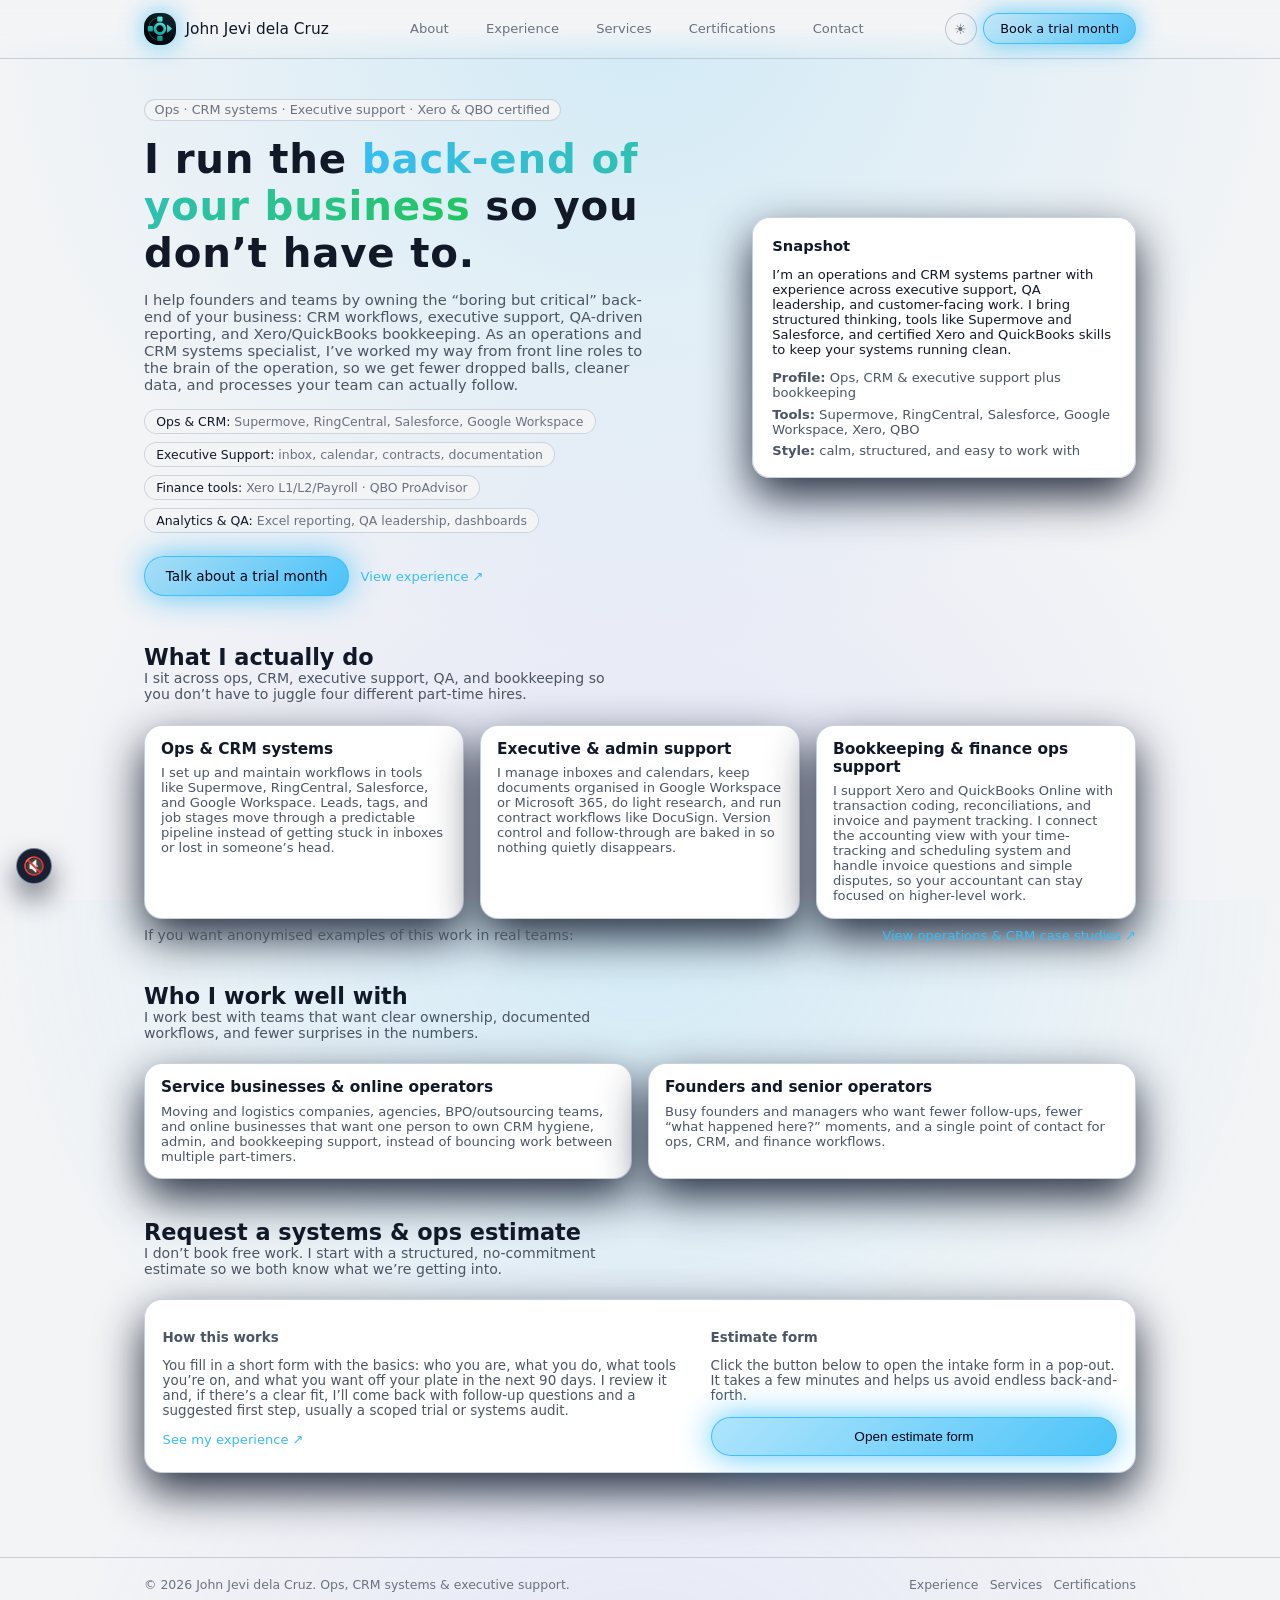
==== commit 0c54b640: "Add files via upload" ====
--- a/project-folder/index.html
+++ b/project-folder/index.html
@@ -1,1342 +1,621 @@
 <!DOCTYPE html>
-<html lang="en">
+<html lang="en" data-theme="dark">
 <head>
   <meta charset="UTF-8" />
-  <meta name="viewport" content="width=device-width, initial-scale=1.0" />
-  <title>John Jevi dela Cruz | Operations, Bookkeeping & Automation</title>
-
-  <meta name="description" content="John Jevi dela Cruz helps service-based businesses clean up operations, bookkeeping, and automation. Xero Certified (L1 & L2), Xero Payroll Specialist AU, QuickBooks Online ProAdvisor. Inbox, leads, quotes, invoicing, payroll support, dashboards, and systems that actually run.">
-
-  <link rel="canonical" href="https://your-domain-or-github-pages-url.example" />
-
-  <!-- Typography -->
-  <link href="https://fonts.googleapis.com/css2?family=Inter:wght@400;500;600&family=Space+Grotesk:wght@500;700&display=swap" rel="stylesheet">
-
-  <style>
-    :root {
-      --bg: #070b19;
-      --bg-alt: #101629;
-      --bg-soft: #11192b;
-      --accent: #00D3A7;
-      --accent-soft: rgba(0, 211, 167, 0.15);
-      --accent-warm: #FF9F43;
-      --text-main: #E5ECF5;
-      --text-muted: #9AA4C0;
-      --card-bg: #131a2b;
-      --border-soft: rgba(158, 173, 210, 0.35);
-    }
-
-    html {
-      scroll-behavior: smooth;
-    }
-
-    body {
-      font-family: 'Inter', sans-serif;
-      margin: 0;
-      padding: 0;
-      background: radial-gradient(circle at top left, #101631 0, #050814 55%, #02030a 100%);
-      color: var(--text-main);
-    }
-
-    body.modal-open {
-      overflow: hidden;
-    }
-    body.modal-open #backToTop,
-    body.modal-open #audioToggle {
-      display: none;
-    }
-
-    .container {
-      max-width: 1120px;
-      margin: 0 auto;
-      padding: 0 1.75rem;
-    }
-
-    /* HEADER / HERO */
-
-    header {
-      position: relative; /* non-sticky */
-      background: linear-gradient(to right, rgba(5, 8, 20, 0.96), rgba(5, 8, 20, 0.92));
-      backdrop-filter: blur(12px);
-      border-bottom: 1px solid rgba(255, 255, 255, 0.04);
-    }
-
-    .nav-bar {
-      display: flex;
-      align-items: center;
-      justify-content: space-between;
-      padding: 1rem 0 0.4rem;
-    }
-
-    .brand {
-      display: flex;
-      flex-direction: column;
-      gap: 0.1rem;
-    }
-
-    .brand-title {
-      font-family: 'Space Grotesk', sans-serif;
-      font-size: 1.4rem;
-      letter-spacing: 0.06em;
-      text-transform: uppercase;
-    }
-
-    .brand-sub {
-      font-size: 0.78rem;
-      text-transform: uppercase;
-      letter-spacing: 0.18em;
-      color: var(--text-muted);
-    }
-
-    nav {
-      display: flex;
-      flex-wrap: wrap;
-      gap: 0.75rem 1.25rem;
-      align-items: center;
-      justify-content: flex-end;
-    }
-
-    nav a {
-      color: var(--text-muted);
-      text-decoration: none;
-      font-weight: 500;
-      font-size: 0.9rem;
-      position: relative;
-      padding-bottom: 0.1rem;
-    }
-
-    nav a::after {
-      content: '';
-      position: absolute;
-      left: 0;
-      bottom: -0.2rem;
-      width: 0;
-      height: 2px;
-      background-color: var(--accent);
-      transition: width 0.2s ease;
-    }
-
-    nav a:hover {
-      color: #ffffff;
-    }
-
-    nav a:hover::after {
-      width: 100%;
-    }
-
-    .hero {
-      padding: 2.25rem 0 2.5rem;
-      border-bottom: 1px solid rgba(255, 255, 255, 0.03);
-    }
-
-    .hero-grid {
-      display: grid;
-      grid-template-columns: minmax(0, 3fr) minmax(0, 2.4fr);
-      gap: 2.5rem;
-      align-items: center;
-    }
-
-    .hero-kicker {
-      font-size: 0.72rem;
-      text-transform: uppercase;
-      letter-spacing: 0.16em;
-      color: var(--accent);
-      margin-bottom: 0.35rem;
-    }
-
-    .hero-title {
-      font-family: 'Space Grotesk', sans-serif;
-      font-size: 1.9rem;
-      line-height: 1.3;
-      margin: 0 0 0.6rem;
-    }
-
-    .hero-highlight {
-      color: var(--accent);
-    }
-
-    .hero-subtitle {
-      margin: 0 0 0.9rem;
-      color: var(--text-muted);
-      font-size: 0.95rem;
-      max-width: 32rem;
-    }
-
-    .hero-actions {
-      margin-top: 1.2rem;
-      display: flex;
-      flex-wrap: wrap;
-      gap: 0.75rem;
-      align-items: center;
-    }
-
-    .cta-button {
-      display: inline-flex;
-      align-items: center;
-      gap: 0.45rem;
-      padding: 0.8rem 1.6rem;
-      background: linear-gradient(135deg, #00D3A7, #00E3C2);
-      color: #050814;
-      text-decoration: none;
-      border-radius: 999px;
-      font-weight: 600;
-      border: none;
-      cursor: pointer;
-      box-shadow: 0 14px 40px rgba(0, 211, 167, 0.35);
-      transition:
-        transform 0.15s ease,
-        box-shadow 0.15s ease,
-        filter 0.15s ease;
-      font-size: 0.93rem;
-    }
-
-    .cta-button:hover {
-      transform: translateY(-1px);
-      box-shadow: 0 16px 50px rgba(0, 211, 167, 0.42);
-      filter: brightness(1.06);
-    }
-
-    .cta-secondary {
-      border-radius: 999px;
-      border: 1px solid rgba(154, 164, 192, 0.5);
-      padding: 0.78rem 1.4rem;
-      background: transparent;
-      color: var(--text-muted);
-      font-size: 0.88rem;
-      cursor: pointer;
-      display: inline-flex;
-      align-items: center;
-      gap: 0.45rem;
-      text-decoration: none;
-    }
-
-    .cta-secondary:hover {
-      border-color: var(--accent);
-      color: #ffffff;
-    }
-
-    .hero-cert-card {
-      background: #0c1220;
-      border-radius: 16px;
-      padding: 1.5rem 1.4rem;
-      border: 1px solid rgba(158, 173, 210, 0.45);
-      box-shadow: 0 14px 40px rgba(0, 0, 0, 0.55);
-    }
-
-    .hero-cert-title {
-      font-size: 0.82rem;
-      letter-spacing: 0.14em;
-      text-transform: uppercase;
-      color: var(--text-main);
-      opacity: 0.9;
-      margin-bottom: 0.55rem;
-    }
-
-    .cert-grid {
-      display: grid;
-      grid-template-columns: repeat(2, minmax(0, 1fr));
-      gap: 0.75rem 1rem;
-      font-size: 0.84rem;
-    }
-
-    .cert-pill {
-      border-radius: 999px;
-      padding: 0.45rem 0.75rem;
-      background: rgba(11, 19, 37, 0.95);
-      border: 1px solid rgba(158, 173, 210, 0.5);
-      display: inline-flex;
-      align-items: center;
-      gap: 0.4rem;
-      max-width: 100%;
-      white-space: normal;       /* allow wrapping inside the pill */
-      justify-content: flex-start;
-    }
-
-    .cert-badge-dot {
-      width: 7px;
-      height: 7px;
-      border-radius: 999px;
-      background: var(--accent);
-      flex-shrink: 0;
-    }
-
-    .cert-note {
-      margin-top: 0.75rem;
-      font-size: 0.78rem;
-      color: var(--text-muted);
-    }
-
-    main {
-      padding-bottom: 3rem;
-    }
-
-    section {
-      padding: 3.75rem 0;
-    }
-
-    h2 {
-      color: #ffffff;
-      margin-top: 0;
-      margin-bottom: 0.4rem;
-      font-size: 1.6rem;
-      font-family: 'Space Grotesk', sans-serif;
-    }
-
-    .section-subtitle {
-      margin: 0 0 2rem;
-      color: var(--text-muted);
-      max-width: 640px;
-      font-size: 0.95rem;
-    }
-
-    p {
-      line-height: 1.6;
-    }
-
-    .section-soft {
-      background: var(--bg-soft);
-      border-top: 1px solid rgba(255, 255, 255, 0.02);
-      border-bottom: 1px solid rgba(255, 255, 255, 0.02);
-    }
-
-    ul {
-      padding-left: 1.2rem;
-      color: var(--text-muted);
-      font-size: 0.95rem;
-    }
-
-    li + li {
-      margin-top: 0.2rem;
-    }
-
-    /* FEATURES */
-
-    .features-grid {
-      display: grid;
-      grid-template-columns: repeat(2, minmax(0, 1fr));
-      gap: 1.5rem;
-    }
-
-    .feature-card {
-      background: var(--card-bg);
-      border-radius: 14px;
-      padding: 1.25rem 1.4rem;
-      box-shadow: 0 16px 40px rgba(0, 0, 0, 0.4);
-      border: 1px solid var(--border-soft);
-    }
-
-    .feature-icon {
-      width: 38px;
-      height: 38px;
-      border-radius: 12px;
-      background: var(--accent-soft);
-      display: flex;
-      align-items: center;
-      justify-content: center;
-      font-size: 1.3rem;
-      margin-bottom: 0.75rem;
-    }
-
-    .feature-card h3 {
-      margin: 0 0 0.45rem;
-      font-size: 1.05rem;
-      font-family: 'Space Grotesk', sans-serif;
-    }
-
-    .feature-card p {
-      margin: 0;
-      color: var(--text-muted);
-      font-size: 0.93rem;
-    }
-
-    /* CERTIFICATIONS SECTION */
-
-    .certifications-grid {
-      display: grid;
-      grid-template-columns: repeat(4, minmax(0, 1fr));
-      gap: 1.5rem;
-    }
-
-    .cert-card {
-      background: var(--card-bg);
-      border-radius: 14px;
-      padding: 1rem 1rem 1.1rem;
-      border: 1px solid var(--border-soft);
-      box-shadow: 0 14px 36px rgba(0, 0, 0, 0.4);
-      text-align: center;
-    }
-
-    .cert-logo-wrap {
-      display: flex;
-      align-items: center;
-      justify-content: center;
-      margin-bottom: 0.7rem;
-    }
-
-    .cert-logo {
-      max-width: 100%;
-      max-height: 120px;
-      width: auto;
-      height: auto;
-      object-fit: contain;
-      border-radius: 8px;
-    }
-
-    .cert-title {
-      font-size: 0.9rem;
-      font-weight: 600;
-      margin-bottom: 0.15rem;
-    }
-
-    .cert-meta {
-      font-size: 0.8rem;
-      color: var(--text-muted);
-    }
-
-    /* TESTIMONIALS */
-
-    .testimonials-grid {
-      display: grid;
-      grid-template-columns: repeat(3, minmax(0, 1fr));
-      gap: 1.5rem;
-    }
-
-    .testimonial-card {
-      background: radial-gradient(circle at top left, #19233a 0, #0f1524 55%);
-      border-radius: 16px;
-      padding: 1.4rem 1.3rem 1.3rem;
-      box-shadow: 0 18px 45px rgba(0, 0, 0, 0.55);
-      border: 1px solid var(--border-soft);
-      position: relative;
-      overflow: hidden;
-    }
-
-    .testimonial-card::before {
-      content: '“';
-      position: absolute;
-      font-size: 3.2rem;
-      color: rgba(0, 211, 167, 0.16);
-      top: 0.1rem;
-      left: 0.6rem;
-    }
-
-    .testimonial-card blockquote {
-      margin: 0 0 1rem;
-      font-size: 0.92rem;
-      color: var(--text-main);
-    }
-
-    .testimonial-name {
-      font-weight: 600;
-      display: block;
-      font-size: 0.9rem;
-    }
-
-    .testimonial-role {
-      font-size: 0.82rem;
-      color: var(--text-muted);
-    }
-
-    /* FAQ */
-
-    .faq-list {
-      display: flex;
-      flex-direction: column;
-      gap: 0.75rem;
-    }
-
-    .faq-item {
-      background: var(--card-bg);
-      border-radius: 12px;
-      border: 1px solid var(--border-soft);
-      overflow: hidden;
-    }
-
-    .faq-question {
-      width: 100%;
-      padding: 0.9rem 1rem;
-      text-align: left;
-      background: transparent;
-      border: none;
-      display: flex;
-      align-items: center;
-      justify-content: space-between;
-      font-size: 0.96rem;
-      font-weight: 600;
-      color: var(--text-main);
-      cursor: pointer;
-    }
-
-    .faq-icon {
-      margin-left: 1rem;
-      font-size: 1.2rem;
-      color: var(--accent);
-    }
-
-    .faq-answer {
-      padding: 0 1rem 0.85rem;
-      font-size: 0.9rem;
-      color: var(--text-muted);
-    }
-
-    /* MODAL */
-
-    .modal {
-      display: none;
-      position: fixed;
-      inset: 0;
-      background-color: rgba(0, 0, 0, 0.75);
-      z-index: 2000;
-      justify-content: center;
-      align-items: center;
-      padding: 1.5rem;
-    }
-
-    .modal-content {
-      background-color: #050814;
-      padding: 1.75rem 1.75rem 1.5rem;
-      border-radius: 16px;
-      max-width: 520px;
-      width: 100%;
-      max-height: calc(100vh - 3rem);
-      overflow-y: auto;
-      position: relative;
-      animation: fadeIn 0.3s ease;
-      box-shadow: 0 22px 60px rgba(0, 0, 0, 0.8);
-      border: 1px solid var(--border-soft);
-    }
-
-    .close-btn {
-      position: absolute;
-      top: 10px;
-      right: 15px;
-      background: none;
-      border: none;
-      font-size: 20px;
-      cursor: pointer;
-      color: var(--accent);
-    }
-
-    label.required::after {
-      content: ' *';
-      color: var(--accent-warm);
-    }
-
-    input,
-    select,
-    textarea {
-      width: 100%;
-      padding: 0.5rem;
-      margin-top: 0.25rem;
-      margin-bottom: 0.85rem;
-      border-radius: 6px;
-      border: 1px solid rgba(158, 173, 210, 0.6);
-      background: #050814;
-      color: var(--text-main);
-      font-family: inherit;
-      font-size: 0.92rem;
-      box-sizing: border-box;
-    }
-
-    textarea {
-      resize: vertical;
-    }
-
-    input:focus,
-    select:focus,
-    textarea:focus {
-      outline: none;
-      border-color: var(--accent);
-      box-shadow: 0 0 0 1px rgba(0, 211, 167, 0.4);
-    }
-
-    .error {
-      border-color: var(--accent-warm) !important;
-    }
-
-    @keyframes fadeIn {
-      from {
-        transform: scale(0.96);
-        opacity: 0;
-      }
-      to {
-        transform: scale(1);
-        opacity: 1;
-      }
-    }
-
-    /* BACK TO TOP + AUDIO */
-
-    #backToTop {
-      position: fixed;
-      right: 1.5rem;
-      bottom: 1.5rem;
-      background-color: #111728;
-      color: #ffffff;
-      border: 1px solid var(--border-soft);
-      border-radius: 999px;
-      width: 2.8rem;
-      height: 2.8rem;
-      font-size: 1.2rem;
-      cursor: pointer;
-      z-index: 1100;
-      opacity: 0;
-      pointer-events: none;
-      transform: translateY(10px);
-      transition:
-        opacity 0.25s ease,
-        transform 0.25s ease,
-        background-color 0.2s ease;
-      box-shadow: 0 12px 32px rgba(0, 0, 0, 0.6);
-    }
-
-    #backToTop.visible {
-      opacity: 1;
-      pointer-events: auto;
-      transform: translateY(0);
-    }
-
-    #backToTop:hover {
-      background-color: #1b2438;
-    }
-
-    #audioToggle {
-      position: fixed;
-      bottom: 1.5rem;
-      left: 1.5rem;
-      background-color: #111728;
-      color: var(--text-main);
-      border: 1px solid var(--border-soft);
-      border-radius: 999px;
-      width: 2.8rem;
-      height: 2.8rem;
-      font-size: 1.2rem;
-      cursor: pointer;
-      z-index: 1100;
-      display: flex;
-      align-items: center;
-      justify-content: center;
-      box-shadow: 0 12px 32px rgba(0, 0, 0, 0.6);
-      transition:
-        background-color 0.2s ease,
-        transform 0.15s ease,
-        box-shadow 0.15s ease;
-    }
-
-    #audioToggle:hover {
-      background-color: #171f34;
-      transform: translateY(-1px);
-      box-shadow: 0 16px 40px rgba(0, 0, 0, 0.7);
-    }
-
-    /* FEATHERS */
-
-    .feather-icon {
-      position: absolute;
-      width: 40px;
-      opacity: 0.18;
-      animation: drift 14s infinite ease-in-out;
-      pointer-events: none;
-      filter: hue-rotate(40deg);
-    }
-
-    .feather-icon img {
-      width: 40px;
-      height: auto;
-    }
-
-    .feather-icon:nth-of-type(1) {
-      top: 12%;
-      left: 8%;
-      animation-delay: 0s;
-    }
-
-    .feather-icon:nth-of-type(2) {
-      top: 30%;
-      left: 82%;
-      animation-delay: 4s;
-    }
-
-    .feather-icon:nth-of-type(3) {
-      top: 60%;
-      left: 18%;
-      animation-delay: 2s;
-    }
-
-    @keyframes drift {
-      0% {
-        transform: translateY(0) translateX(0) rotate(0deg);
-      }
-      50% {
-        transform: translateY(28px) translateX(6px) rotate(12deg);
-      }
-      100% {
-        transform: translateY(0) translateX(0) rotate(0deg);
-      }
-    }
-
-    /* FOOTER */
-
-    footer {
-      text-align: center;
-      padding: 2rem 1.75rem 2.4rem;
-      background-color: #050814;
-      color: var(--text-muted);
-      font-size: 0.88rem;
-      border-top: 1px solid rgba(255, 255, 255, 0.06);
-    }
-
-    footer p {
-      margin: 0.25rem 0;
-    }
-
-    /* RESPONSIVE */
-
-    @media (max-width: 900px) {
-      .hero-grid {
-        grid-template-columns: 1fr;
-      }
-
-      .hero-cert-card {
-        max-width: 420px;
-      }
-
-      .testimonials-grid {
-        grid-template-columns: repeat(2, minmax(0, 1fr));
-      }
-
-      .certifications-grid {
-        grid-template-columns: repeat(2, minmax(0, 1fr));
-      }
-
-      .cert-grid {
-        grid-template-columns: 1fr;
-      }
-    }
-
-    @media (max-width: 768px) {
-      .container {
-        padding: 0 1.25rem;
-      }
-
-      .hero {
-        padding-top: 2.4rem;
-      }
-
-      .nav-bar {
-        flex-direction: column;
-        gap: 0.6rem;
-        align-items: flex-start;
-      }
-
-      nav {
-        justify-content: flex-start;
-        flex-wrap: wrap;
-      }
-
-      section {
-        padding: 3rem 0;
-      }
-
-      .features-grid,
-      .testimonials-grid {
-        grid-template-columns: 1fr;
-      }
-
-      .certifications-grid {
-        grid-template-columns: repeat(2, minmax(0, 1fr));
-      }
-    }
-
-    @media (max-width: 480px) {
-      .brand-title {
-        font-size: 1.2rem;
-      }
-
-      .hero-title {
-        font-size: 1.7rem;
-      }
-
-      .certifications-grid {
-        grid-template-columns: 1fr;
-      }
-
-      #backToTop,
-      #audioToggle {
-        width: 2.5rem;
-        height: 2.5rem;
-        font-size: 1.05rem;
-      }
-    }
-  </style>
+  <title>John Jevi dela Cruz · Operations &amp; CRM Systems Specialist</title>
+  <meta name="viewport" content="width=device-width, initial-scale=1" />
+  <meta
+    name="description"
+    content="Ops and CRM systems specialist for service businesses. I own CRM workflows, executive support and bookkeeping support so you get fewer surprises and cleaner reporting."
+  />
+  <meta name="robots" content="index,follow" />
+
+  <link rel="canonical" href="https://whisperwindworkspace.github.io/John-Jevi-dela-Cruz/" />
+
+  <link rel="icon" href="assets/images/favicon.ico" type="image/x-icon" />
+  <link rel="apple-touch-icon" href="assets/images/apple-touch-icon.png" />
+
+  <!-- Open Graph -->
+  <meta property="og:title" content="John Jevi dela Cruz · Operations &amp; CRM Systems Specialist" />
+  <meta
+    property="og:description"
+    content="Ops and CRM systems partner for service businesses. I own CRM workflows, executive support and bookkeeping support so you get fewer surprises and cleaner reporting."
+  />
+  <meta property="og:type" content="website" />
+  <meta
+    property="og:url"
+    content="https://whisperwindworkspace.github.io/John-Jevi-dela-Cruz/"
+  />
+
+  <link rel="stylesheet" href="assets/css/styles.css" />
+
+  <!-- Structured data: Person -->
+  <script type="application/ld+json">
+  {
+    "@context": "https://schema.org",
+    "@type": "Person",
+    "name": "John Jevi dela Cruz",
+    "jobTitle": "Operations & CRM Systems Specialist",
+    "url": "https://whisperwindworkspace.github.io/John-Jevi-dela-Cruz/",
+    "description": "Remote operations and CRM systems partner for service businesses, combining executive support, QA, and bookkeeping expertise.",
+    "knowsAbout": [
+      "CRM workflows",
+      "Supermove",
+      "RingCentral",
+      "Salesforce",
+      "Google Workspace",
+      "Xero",
+      "QuickBooks Online",
+      "executive assistance",
+      "QA reporting",
+      "bookkeeping support"
+    ],
+    "hasCredential": [
+      "Xero Certified Associate Level 1",
+      "Xero Certified Professional Level 2",
+      "Xero Payroll Specialist (AU)",
+      "QuickBooks Online ProAdvisor"
+    ]
+  }
+  </script>
 </head>
 <body>
-  <!-- Floating feathers -->
-  <div class="feather-icon">
-    <img src="https://upload.wikimedia.org/wikipedia/commons/e/ea/Feather_icon.svg"
-         alt=""
-         loading="lazy"
-         aria-hidden="true">
-  </div>
-  <div class="feather-icon">
-    <img src="https://upload.wikimedia.org/wikipedia/commons/e/ea/Feather_icon.svg"
-         alt=""
-         loading="lazy"
-         aria-hidden="true">
-  </div>
-  <div class="feather-icon">
-    <img src="https://upload.wikimedia.org/wikipedia/commons/e/ea/Feather_icon.svg"
-         alt=""
-         loading="lazy"
-         aria-hidden="true">
-  </div>
-
-  <audio id="bgAudio" src="" loop muted></audio>
+  <!-- Global background audio -->
+  <audio id="bgAudio" src="assets/audio/futuristic-bg.mp3" loop></audio>
 
   <header>
     <div class="container">
-      <div class="nav-bar">
-        <div class="brand">
-          <span class="brand-title">John Jevi dela Cruz</span>
-          <span class="brand-sub">Operations · Bookkeeping · Automation</span>
-        </div>
-        <nav aria-label="Primary navigation">
-          <a href="#about">About</a>
-          <a href="#services">Services</a>
-          <a href="#certifications">Certifications</a>
-          <a href="#why-choose-us">Why me</a>
-          <a href="#testimonials">Client notes</a>
-          <a href="#pricing">Packages</a>
-          <a href="#faq">FAQ</a>
+      <div class="nav">
+        <a href="index.html" class="brand">
+          <div class="brand-mark">
+            <img
+              src="assets/images/Personal Website Logo.png"
+              alt="John Jevi dela Cruz logo"
+              style="width: 100%; height: 100%; border-radius: 14px; object-fit: cover; display: block;"
+            />
+          </div>
+          <div class="brand-text">John Jevi dela Cruz</div>
+        </a>
+
+        <nav class="nav-links">
+          <a href="about.html">About</a>
+          <a href="experience.html">Experience</a>
+          <a href="services.html">Services</a>
+          <a href="certifications.html">Certifications</a>
           <a href="#contact">Contact</a>
         </nav>
+
+        <div class="nav-actions">
+          <button
+            type="button"
+            class="theme-toggle"
+            id="themeToggle"
+            aria-label="Toggle color theme"
+          >
+            <span id="themeIcon">☾</span>
+          </button>
+          <a href="#contact" class="nav-cta">Book a trial month</a>
+        </div>
       </div>
-
-      <section class="hero" aria-label="Intro">
-        <div class="hero-grid">
+    </div>
+  </header>
+
+  <main>
+    <!-- Hero -->
+    <section class="container hero">
+      <div>
+        <div class="hero-eyebrow">
+          Ops · CRM systems · Executive support · Xero &amp; QBO certified
+        </div>
+
+        <h1 class="hero-title">
+          I run the <span class="highlight">back-end of your business</span> so you don’t have to.
+        </h1>
+
+        <p class="hero-body">
+          I help founders and teams by owning the “boring but critical” back-end of your business:
+          CRM workflows, executive support, QA-driven reporting, and Xero/QuickBooks bookkeeping.
+          As an operations and CRM systems specialist, I’ve worked my way from front line roles
+          to the brain of the operation, so we get fewer dropped balls, cleaner data, and
+          processes your team can actually follow.
+        </p>
+
+        <div class="hero-tags">
+          <div class="tag">
+            <strong>Ops &amp; CRM:</strong> Supermove, RingCentral, Salesforce, Google Workspace
+          </div>
+          <div class="tag">
+            <strong>Executive Support:</strong> inbox, calendar, contracts, documentation
+          </div>
+          <div class="tag">
+            <strong>Finance tools:</strong> Xero L1/L2/Payroll · QBO ProAdvisor
+          </div>
+          <div class="tag">
+            <strong>Analytics &amp; QA:</strong> Excel reporting, QA leadership, dashboards
+          </div>
+        </div>
+
+        <div class="hero-actions">
+          <a href="#contact" class="btn-primary">Talk about a trial month</a>
+          <a href="experience.html" class="btn-secondary">
+            <span>View experience</span>
+            <span>↗</span>
+          </a>
+        </div>
+      </div>
+
+      <aside class="hero-right-card" aria-label="Snapshot">
+        <h2 class="hero-right-title">Snapshot</h2>
+        <p>
+          I’m an operations and CRM systems partner with experience across executive support,
+          QA leadership, and customer-facing work. I bring structured thinking, tools like
+          Supermove and Salesforce, and certified Xero and QuickBooks skills to keep your
+          systems running clean.
+        </p>
+        <ul class="hero-right-list">
+          <li><strong>Profile:</strong> Ops, CRM &amp; executive support plus bookkeeping</li>
+          <li><strong>Tools:</strong> Supermove, RingCentral, Salesforce, Google Workspace, Xero, QBO</li>
+          <li><strong>Style:</strong> calm, structured, and easy to work with</li>
+        </ul>
+      </aside>
+    </section>
+
+    <!-- What I actually do -->
+    <section class="section">
+      <div class="container">
+        <div class="section-header">
           <div>
-            <div class="hero-kicker">Ops · Bookkeeping · Systems</div>
-            <h1 class="hero-title">
-              I help service teams stop leaking time and revenue
-              by <span class="hero-highlight">fixing the back-end.</span>
-            </h1>
-            <p class="hero-subtitle">
-              Xero Certified (L1 &amp; L2), Xero Payroll Specialist – AU, and QuickBooks Online ProAdvisor.
-              I turn scattered leads, jobs, invoices, and spreadsheets into a coherent system—so you can
-              see your numbers and trust your operations.
-            </p>
-            <div class="hero-actions">
-              <button type="button" class="cta-button" onclick="openQuoteModal()">
-                Book a 15-minute fit call →
-              </button>
-              <a href="#services" class="cta-secondary">
-                See what I actually do
+            <h2 class="section-title">What I actually do</h2>
+            <p class="section-sub">
+              I sit across ops, CRM, executive support, QA, and bookkeeping so you don’t have to
+              juggle four different part-time hires.
+            </p>
+          </div>
+        </div>
+
+        <div class="card-grid">
+          <article class="card">
+            <h3>Ops &amp; CRM systems</h3>
+            <p>
+              I set up and maintain workflows in tools like Supermove, RingCentral, Salesforce,
+              and Google Workspace. Leads, tags, and job stages move through a predictable
+              pipeline instead of getting stuck in inboxes or lost in someone’s head.
+            </p>
+          </article>
+
+          <article class="card">
+            <h3>Executive &amp; admin support</h3>
+            <p>
+              I manage inboxes and calendars, keep documents organised in Google Workspace or
+              Microsoft 365, do light research, and run contract workflows like DocuSign. Version
+              control and follow-through are baked in so nothing quietly disappears.
+            </p>
+          </article>
+
+          <article class="card">
+            <h3>Bookkeeping &amp; finance ops support</h3>
+            <p>
+              I support Xero and QuickBooks Online with transaction coding, reconciliations, and
+              invoice and payment tracking. I connect the accounting view with your time-tracking
+              and scheduling system and handle invoice questions and simple disputes, so your
+              accountant can stay focused on higher-level work.
+            </p>
+          </article>
+        </div>
+
+        <div class="section-header" style="margin-top: 0.5rem;">
+          <p class="section-sub">
+            If you want anonymised examples of this work in real teams:
+          </p>
+          <a href="case-studies.html" class="btn-secondary">
+            <span>View operations &amp; CRM case studies</span>
+            <span>↗</span>
+          </a>
+        </div>
+      </div>
+    </section>
+
+    <!-- Who I work well with -->
+    <section class="section">
+      <div class="container">
+        <div class="section-header">
+          <div>
+            <h2 class="section-title">Who I work well with</h2>
+            <p class="section-sub">
+              I work best with teams that want clear ownership, documented workflows, and fewer
+              surprises in the numbers.
+            </p>
+          </div>
+        </div>
+
+        <div class="card-grid-2">
+          <article class="card">
+            <h3>Service businesses &amp; online operators</h3>
+            <p>
+              Moving and logistics companies, agencies, BPO/outsourcing teams, and online
+              businesses that want one person to own CRM hygiene, admin, and bookkeeping support,
+              instead of bouncing work between multiple part-timers.
+            </p>
+          </article>
+
+          <article class="card">
+            <h3>Founders and senior operators</h3>
+            <p>
+              Busy founders and managers who want fewer follow-ups, fewer “what happened here?”
+              moments, and a single point of contact for ops, CRM, and finance workflows.
+            </p>
+          </article>
+        </div>
+      </div>
+    </section>
+
+    <!-- Contact (trigger + info only) -->
+    <section id="contact" class="section">
+      <div class="container">
+        <div class="section-header">
+          <div>
+            <h2 class="section-title" id="openEstimateFormHeading">Request a systems &amp; ops estimate</h2>
+            <p class="section-sub">
+              I don’t book free work. I start with a structured, no-commitment estimate so we both
+              know what we’re getting into.
+            </p>
+          </div>
+        </div>
+
+        <div class="contact-card">
+          <div>
+            <p><strong>How this works</strong></p>
+            <p>
+              You fill in a short form with the basics: who you are, what you do, what tools you’re
+              on, and what you want off your plate in the next 90 days. I review it and, if there’s
+              a clear fit, I’ll come back with follow-up questions and a suggested first step,
+              usually a scoped trial or systems audit.
+            </p>
+            <div class="contact-actions">
+              <a href="experience.html" class="btn-secondary">
+                <span>See my experience</span>
+                <span>↗</span>
               </a>
             </div>
           </div>
-
-          <aside class="hero-cert-card" aria-label="Key certifications">
-            <div class="hero-cert-title">Key certifications</div>
-            <div class="cert-grid">
-              <div class="cert-pill">
-                <span class="cert-badge-dot"></span>
-                <span>Xero Certified Associate · Level 1</span>
-              </div>
-              <div class="cert-pill">
-                <span class="cert-badge-dot"></span>
-                <span>Xero Certified Professional · Level 2</span>
-              </div>
-              <div class="cert-pill">
-                <span class="cert-badge-dot"></span>
-                <span>Xero Payroll Specialist · AU</span>
-              </div>
-              <div class="cert-pill">
-                <span class="cert-badge-dot"></span>
-                <span>QuickBooks Online ProAdvisor</span>
-              </div>
+          <div>
+            <p><strong>Estimate form</strong></p>
+            <p>
+              Click the button below to open the intake form in a pop-out. It takes a few minutes
+              and helps us avoid endless back-and-forth.
+            </p>
+            <div class="contact-actions">
+              <button type="button" class="btn-primary" id="openEstimateForm">
+                Open estimate form
+              </button>
             </div>
-            <p class="cert-note">
-              Certifications backed by hands-on work in moving/logistics operations, QA analytics,
-              and remote admin for service-based businesses.
-            </p>
-          </aside>
-        </div>
-      </section>
-    </div>
-  </header>
-
-  <main>
-    <section id="about">
-      <div class="container">
-        <h2>About me</h2>
-        <p class="section-subtitle">
-          The real problem usually isn’t “not enough tools.” It’s scattered workflows: leads in inboxes,
-          jobs in a CRM, invoices in accounting software, and reporting in a spreadsheet no one trusts.
-        </p>
-        <p>
-          I help owners and teams fix that by building calm, reliable systems around operations, bookkeeping,
-          and automation. I’ve worked across customer service, QA, and executive support, then layered in
-          accounting skills and certifications so I can bridge what happens on the floor with what shows up
-          in Xero or QuickBooks.
-        </p>
-        <p>
-          The result is fewer dropped balls and clearer decisions: sub-30-second lead responses instead of
-          missed opportunities, quotes that tie cleanly to invoices, payroll and compensation tracking that
-          reconciles, and dashboards that surface what matters without you living in spreadsheets.
-        </p>
+          </div>
+        </div>
       </div>
     </section>
 
-    <section id="services" class="section-soft">
-      <div class="container">
-        <h2>Services</h2>
-        <p class="section-subtitle">
-          Engagements are scoped around your tools, volume, and gaps. Typical work combines bookkeeping,
-          operations, and light automation.
+    <!-- Estimate form modal -->
+    <div id="estimateModal" class="modal-overlay" aria-hidden="true">
+      <div class="modal-backdrop"></div>
+      <div class="modal-content" role="dialog" aria-modal="true" aria-labelledby="estimateModalTitle">
+        <div class="modal-header">
+          <h2 id="estimateModalTitle" class="section-title">Request a systems &amp; ops estimate</h2>
+          <button type="button" class="modal-close" id="closeEstimateModal" aria-label="Close form">
+            ×
+          </button>
+        </div>
+        <p class="section-sub">
+          Share enough context so I can come back with something concrete, not just “let’s hop on a call.”
         </p>
-        <ul>
-          <li><strong>Bookkeeping & finance ops</strong> — monthly books in Xero/QBO, invoice monitoring, AR follow-ups, basic AP, reconciliations, and payroll/compensation tracking.</li>
-          <li><strong>Quote-to-cash for service businesses</strong> — structuring estimates, jobs, and invoices so every job can be traced from inquiry to payment.</li>
-          <li><strong>Operations & EA support</strong> — inbox and calendar management, travel and vendor coordination, file organization, SOPs, and documentation.</li>
-          <li><strong>Lead handling & light sales ops</strong> — SMS/email lead response, Gmail filters/labels, and simple CRM flows in tools like Supermove, RingCentral, PhoneBurner.</li>
-          <li><strong>Analytics & reporting</strong> — Excel and Power BI dashboards (iQor experience) for revenue, margins, QA metrics, and operational KPIs.</li>
-          <li><strong>Custom systems & automation</strong> — workflows and documentation tailored to your stack, not copied from a generic playbook.</li>
-        </ul>
+
+        <form
+          action="https://formspree.io/f/mblgbzoj"
+          method="POST"
+          class="modal-form"
+        >
+          <div class="form-row">
+            <label for="name">Your name *</label>
+            <input id="name" name="name" type="text" required />
+          </div>
+
+          <div class="form-row">
+            <label for="email">Work email *</label>
+            <input id="email" name="email" type="email" required />
+          </div>
+
+          <div class="form-row">
+            <label for="company">Business / organization name *</label>
+            <input id="company" name="company" type="text" required />
+          </div>
+
+          <div class="form-row">
+            <label for="overview">What does your business do? *</label>
+            <textarea
+              id="overview"
+              name="business_overview"
+              rows="3"
+              placeholder="Briefly describe what you do, who you serve, and where you operate."
+              required
+            ></textarea>
+          </div>
+
+          <div class="form-row">
+            <label for="help">
+              What do you want help with in the next 90 days? *
+            </label>
+            <textarea
+              id="help"
+              name="help_90_days"
+              rows="3"
+              placeholder="What do you want off your plate or fixed in the next three months?"
+              required
+            ></textarea>
+          </div>
+
+          <div class="form-row">
+            <label for="tools">
+              Current tools (optional)
+              <span class="field-hint">
+                CRM, telephony/SMS, email/docs, accounting, time tracking, automation, etc.
+              </span>
+            </label>
+            <textarea
+              id="tools"
+              name="tools"
+              rows="2"
+              placeholder="List whatever you’re already using. Rough is fine."
+            ></textarea>
+          </div>
+
+          <div class="form-row-inline">
+            <div class="form-row">
+              <label for="team_size">Team size (optional)</label>
+              <select id="team_size" name="team_size">
+                <option value="">Prefer not to say</option>
+                <option value="1-3">1–3</option>
+                <option value="4-10">4–10</option>
+                <option value="11-25">11–25</option>
+                <option value="26-50">26–50</option>
+                <option value="51+">51+</option>
+              </select>
+            </div>
+            <div class="form-row">
+              <label for="timezone">Primary time zone (optional)</label>
+              <input
+                id="timezone"
+                name="timezone"
+                type="text"
+                placeholder="For example: PST, EST, CET, AEST"
+              />
+            </div>
+          </div>
+
+          <div class="form-row">
+            <label for="volumes">
+              Rough monthly volumes (optional)
+              <span class="field-hint">
+                Approximate leads/enquiries, jobs/projects, invoices, tickets, etc.
+              </span>
+            </label>
+            <textarea
+              id="volumes"
+              name="volumes"
+              rows="2"
+              placeholder="Ballpark numbers only if it’s easy to share."
+            ></textarea>
+          </div>
+
+          <div class="form-row">
+            <label for="examples">
+              Anything specific that&#39;s been breaking? (optional)
+              <span class="field-hint">
+                Missed leads, messy data, invoice issues, internal chaos, etc.
+              </span>
+            </label>
+            <textarea id="examples" name="examples" rows="2"></textarea>
+          </div>
+
+          <div class="form-row">
+            <label for="constraints">
+              Constraints or preferences (optional)
+              <span class="field-hint">
+                Budget range, timelines, how you like to work (async vs calls), etc.
+              </span>
+            </label>
+            <textarea id="constraints" name="constraints" rows="2"></textarea>
+          </div>
+
+          <input type="hidden" name="form_source" value="website_ops_intake_modal" />
+
+          <button type="submit" class="btn-primary" style="margin-top: 0.5rem; width: 100%;">
+            Send details for review
+          </button>
+        </form>
       </div>
-    </section>
-
-    <!-- CERTIFICATIONS SECTION -->
-    <section id="certifications">
-      <div class="container">
-        <h2>Certifications</h2>
-        <p class="section-subtitle">
-          Accounting platforms and payroll are core infrastructure. These are the credentials that back the systems work.
-        </p>
-
-        <div class="certifications-grid">
-          <!-- Xero Certified Associate · Level 1 -->
-          <article class="cert-card">
-            <div class="cert-logo-wrap">
-              <img
-                src="images/L1 Xero certified associate _ Xero_page-0001 (1).jpg"
-                alt="Xero Certified Associate Level 1 certificate — John Jevi dela Cruz"
-                class="cert-logo"
-              >
-            </div>
-            <div class="cert-title">Xero Certified Associate · Level 1</div>
-            <div class="cert-meta">
-              Core Xero setup, banking, and day-to-day bookkeeping · Cert date 16/11/2025
-            </div>
-          </article>
-
-          <!-- Xero Certified Professional · Level 2 -->
-          <article class="cert-card">
-            <div class="cert-logo-wrap">
-              <img
-                src="images/XCL_PrintCertificate_page-0001.jpg"
-                alt="Xero Certified Professional Level 2 certificate — John Jevi dela Cruz"
-                class="cert-logo"
-              >
-            </div>
-            <div class="cert-title">Xero Certified Professional · Level 2</div>
-            <div class="cert-meta">
-              Advanced workflows, reporting, and configuration · Cert date 16/11/2025
-            </div>
-          </article>
-
-          <!-- Xero Payroll Specialist – AU -->
-          <article class="cert-card">
-            <div class="cert-logo-wrap">
-              <img
-                src="images/Payroll specialist.png"
-                alt="Xero Payroll Specialist AU badge"
-                class="cert-logo"
-              >
-            </div>
-            <div class="cert-title">Xero Payroll Specialist – AU</div>
-            <div class="cert-meta">
-              Australian payroll setup, leave, and compliance
-            </div>
-          </article>
-
-          <!-- QuickBooks Online ProAdvisor -->
-          <article class="cert-card">
-            <div class="cert-logo-wrap">
-              <img
-                src="images/QB Online2X_7561.png"
-                alt="QuickBooks Online ProAdvisor badge"
-                class="cert-logo"
-              >
-            </div>
-            <div class="cert-title">QuickBooks Online Accountant Certification</div>
-            <div class="cert-meta">
-              Intuit QuickBooks Online ProAdvisor · 14/11/2025
-            </div>
-          </article>
-        </div>
+    </div>
+  </main>
+
+  <!-- Floating audio control (global) -->
+  <button
+    id="audioControl"
+    class="audio-floating"
+    type="button"
+    aria-label="Toggle background audio"
+  >
+    <span id="audioControlIcon">🔊</span>
+  </button>
+
+  <footer>
+    <div class="container">
+      <div class="footer-inner">
+        <div>© <span id="year"></span> John Jevi dela Cruz. Ops, CRM systems &amp; executive support.</div>
+        <nav class="footer-nav">
+          <a href="experience.html">Experience</a>
+          <a href="services.html">Services</a>
+          <a href="certifications.html">Certifications</a>
+        </nav>
       </div>
-    </section>
-
-    <!-- Why work with me -->
-    <section id="why-choose-us" class="section-soft">
-      <div class="container">
-        <h2>Why work with me</h2>
-        <p class="section-subtitle">
-          I’m not just logging transactions or answering emails. I’m designing how work moves through your
-          system so it’s faster, cleaner, and easier to see.
-        </p>
-
-        <div class="features-grid">
-          <article class="feature-card">
-            <div class="feature-icon" aria-hidden="true">🎓</div>
-            <h3>Certified where it counts</h3>
-            <p>
-              Xero Certified (L1 &amp; L2), Xero Payroll Specialist – AU, and QuickBooks Online ProAdvisor.
-              That translates into configurations and workflows that respect how the tools actually work.
-            </p>
-          </article>
-
-          <article class="feature-card">
-            <div class="feature-icon" aria-hidden="true">🔁</div>
-            <h3>Ops + numbers, not either/or</h3>
-            <p>
-              Experience spans dispatch and bookings, inbox and SMS handling, QA analytics, and finance ops.
-              I understand why something broke operationally, not just where the numbers ended up.
-            </p>
-          </article>
-
-          <article class="feature-card">
-            <div class="feature-icon" aria-hidden="true">⚡</div>
-            <h3>Lead and revenue protection</h3>
-            <p>
-              At Dan The Moving Man, sub-30-second responses and structured estimates prevented 52 lead fallouts
-              and booked 12 jobs in four months, while inbox automation improved response speed by ~20%.
-            </p>
-          </article>
-
-          <article class="feature-card">
-            <div class="feature-icon" aria-hidden="true">📈</div>
-            <h3>Reporting that people actually use</h3>
-            <p>
-              Built Power BI and Excel dashboards (iQor) that supported 100+ audits/week, improved team
-              performance by +2–3 points, and removed 10+ hours of manual reporting per month.
-            </p>
-          </article>
-        </div>
-      </div>
-    </section>
-
-    <!-- Testimonials -->
-    <section id="testimonials" class="section-soft">
-      <div class="container">
-        <h2>Client notes</h2>
-        <p class="section-subtitle">
-          Most of the feedback is simple: fewer fires, cleaner numbers, and the sense that someone is actually
-          watching the system.
-        </p>
-
-        <div class="testimonials-grid">
-          <figure class="testimonial-card" aria-label="Client testimonial">
-            <blockquote>
-              “Our lead handling stopped being guesswork. Responses were fast, quotes were consistent, and the
-              hand-off into jobs and invoices finally felt controlled instead of chaotic.”
-            </blockquote>
-            <figcaption>
-              <span class="testimonial-name">Service Business Owner</span>
-              <span class="testimonial-role">Moving &amp; Logistics</span>
-            </figcaption>
-          </figure>
-
-          <figure class="testimonial-card" aria-label="Client testimonial">
-            <blockquote>
-              “He doesn’t just tick boxes. He builds out the workflow, documents it, and leaves you with something
-              you can grow on.”
-            </blockquote>
-            <figcaption>
-              <span class="testimonial-name">Operations Lead</span>
-              <span class="testimonial-role">Customer Experience / QA</span>
-            </figcaption>
-          </figure>
-
-          <figure class="testimonial-card" aria-label="Client testimonial">
-            <blockquote>
-              “Having someone who sees both the frontline and the financial view has made our decisions faster
-              and less stressful.”
-            </blockquote>
-            <figcaption>
-              <span class="testimonial-name">Founder</span>
-              <span class="testimonial-role">Online Business</span>
-            </figcaption>
-          </figure>
-        </div>
-      </div>
-    </section>
-
-    <section id="pricing">
-      <div class="container">
-        <h2>Packages</h2>
-        <p class="section-subtitle">
-          Starting points. We’ll scope based on your actual volume and tool stack.
-        </p>
-        <ul>
-          <li><strong>Bookkeeping essentials</strong> — monthly Xero/QBO books, reconciliations, simple reporting, and light AR follow-up.</li>
-          <li><strong>Ops &amp; finance bundle</strong> — bookkeeping plus inbox/lead handling, quote-to-cash workflow design, and KPI tracking.</li>
-          <li><strong>Systems &amp; automation build-out</strong> — bespoke mix of finance ops, QA-style analytics, SOPs, and automations tailored to your environment.</li>
-        </ul>
-        <button
-          type="button"
-          class="cta-button"
-          onclick="openQuoteModal()"
-        >
-          Request a fit call / quote
-        </button>
-      </div>
-    </section>
-
-    <!-- FAQ -->
-    <section id="faq" class="section-soft">
-      <div class="container">
-        <h2>FAQ</h2>
-        <p class="section-subtitle">
-          If your question isn’t here, include it in the form. The more context, the better the scope.
-        </p>
-
-        <div class="faq-list">
-          <article class="faq-item">
-            <button class="faq-question" aria-expanded="false">
-              <span>What kinds of businesses do you typically work with?</span>
-              <span class="faq-icon" aria-hidden="true">+</span>
-            </button>
-            <div class="faq-answer" hidden>
-              <p>
-                Service-based businesses: moving and logistics, agencies, BPO/outsourcing teams, and online
-                businesses that need someone to own the back-end across ops, numbers, and reporting.
-              </p>
-            </div>
-          </article>
-
-          <article class="faq-item">
-            <button class="faq-question" aria-expanded="false">
-              <span>Will you replace my accountant?</span>
-              <span class="faq-icon" aria-hidden="true">+</span>
-            </button>
-            <div class="faq-answer" hidden>
-              <p>
-                No. Think of me as finance operations and systems: I keep the day-to-day clean and traceable so
-                your accountant and tax advisors can do higher-level work with better data.
-              </p>
-            </div>
-          </article>
-
-          <article class="faq-item">
-            <button class="faq-question" aria-expanded="false">
-              <span>Which tools do you work in?</span>
-              <span class="faq-icon" aria-hidden="true">+</span>
-            </button>
-            <div class="faq-answer" hidden>
-              <p>
-                Xero, QuickBooks Online, Excel, Google Sheets, Supermove, RingCentral, PhoneBurner, Gmail,
-                Google Drive, Power BI (iQor), and common collaboration tools like Google Workspace and Slack.
-              </p>
-            </div>
-          </article>
-
-          <article class="faq-item">
-            <button class="faq-question" aria-expanded="false">
-              <span>How do we get started?</span>
-              <span class="faq-icon" aria-hidden="true">+</span>
-            </button>
-            <div class="faq-answer" hidden>
-              <p>
-                Start with a short fit call. You outline your business, tools, and where things feel messy.
-                I’ll come back with a clear recommendation and scope—no fluff, just what’s required to fix the system.
-              </p>
-            </div>
-          </article>
-        </div>
-      </div>
-    </section>
-
-    <section id="contact">
-      <div class="container">
-        <h2>Contact</h2>
-        <p class="section-subtitle">
-          If you’re done babysitting your back-end systems and want them to actually support growth, let’s talk.
-        </p>
-        <p>
-          Email:
-          <a href="mailto:johnjevi.delacruz@gmail.com">
-            johnjevi.delacruz@gmail.com
-          </a>
-        </p>
-        <p>
-          Or use the request form to give me a quick snapshot of your tools and pain points.
-        </p>
-      </div>
-    </section>
-  </main>
-
-  <footer>
-    <p>&copy; 2025 John Jevi dela Cruz. All rights reserved.</p>
-    <p>Xero Certified (L1 &amp; L2) · Xero Payroll Specialist – AU · QuickBooks Online ProAdvisor</p>
+    </div>
   </footer>
 
-  <!-- Quote Modal -->
-  <div id="quoteModal" class="modal" role="dialog" aria-modal="true" aria-labelledby="quoteModalTitle">
-    <div class="modal-content">
-      <button class="close-btn" type="button" aria-label="Close quote form" onclick="closeQuoteModal()">&times;</button>
-      <h2 id="quoteModalTitle">Request a fit call / quote</h2>
-      <!-- Replace action with your own Formspree or backend endpoint -->
-      <form action="https://formspree.io/f/YOUR_FORMSPREE_ID" method="POST" onsubmit="return validateForm()">
-        <label class="required">Name</label>
-        <input type="text" name="name" required>
-
-        <label class="required">Email</label>
-        <input type="email" name="email" required>
-
-        <label>Business / Company (optional)</label>
-        <input type="text" name="company">
-
-        <label class="required">Timezone</label>
-        <select name="timezone" required>
-          <option value="">Select timezone</option>
-          <!-- US timezones -->
-          <option value="America/Los_Angeles">US · Pacific (UTC-08:00)</option>
-          <option value="America/Denver">US · Mountain (UTC-07:00)</option>
-          <option value="America/Chicago">US · Central (UTC-06:00)</option>
-          <option value="America/New_York">US · Eastern (UTC-05:00)</option>
-          <!-- AU timezones -->
-          <option value="Australia/Perth">AU · Western (UTC+08:00)</option>
-          <option value="Australia/Adelaide">AU · Central (UTC+09:30)</option>
-          <option value="Australia/Brisbane">AU · Queensland (UTC+10:00)</option>
-          <option value="Australia/Sydney">AU · Eastern (UTC+10:00)</option>
-        </select>
-
-        <label for="additionalDetails">What do you need help with?</label>
-        <textarea
-          id="additionalDetails"
-          name="additionalDetails"
-          rows="4"
-          maxlength="1000"
-          placeholder="Tell me about your business, tools (Xero/QBO/CRM), and where things feel messy—books, leads, reporting, etc."
-        ></textarea>
-
-        <button type="submit" class="cta-button">Submit</button>
-      </form>
-    </div>
-  </div>
-
-  <!-- Back to top + audio toggle -->
-  <button id="backToTop" aria-label="Back to top">↑</button>
-  <button
-    id="audioToggle"
-    aria-pressed="false"
-    aria-label="Enable background audio"
-  >
-    🔇
-  </button>
-
   <script>
-    const quoteModal = document.getElementById('quoteModal');
-
-    function openQuoteModal() {
-      quoteModal.style.display = 'flex';
-      document.body.classList.add('modal-open');
-    }
-
-    function closeQuoteModal() {
-      quoteModal.style.display = 'none';
-      document.body.classList.remove('modal-open');
-    }
-
-    window.addEventListener('click', (e) => {
-      if (e.target === quoteModal) {
-        closeQuoteModal();
-      }
-    });
-
-    window.addEventListener('keydown', (e) => {
-      if (e.key === 'Escape') {
-        closeQuoteModal();
-      }
-    });
-
-    function validateForm() {
-      return true;
-    }
-
-    const backToTopBtn = document.getElementById('backToTop');
-
-    window.addEventListener('scroll', () => {
-      if (window.scrollY > 300) {
-        backToTopBtn.classList.add('visible');
-      } else {
-        backToTopBtn.classList.remove('visible');
-      }
-    });
-
-    backToTopBtn.addEventListener('click', () => {
-      window.scrollTo({
-        top: 0,
-        behavior: 'smooth'
+    // year stamp
+    (function () {
+      var yearEl = document.getElementById("year");
+      if (yearEl) {
+        yearEl.textContent = new Date().getFullYear();
+      }
+    })();
+
+    // theme toggle
+    (function () {
+      var root = document.documentElement;
+      var toggle = document.getElementById("themeToggle");
+      var icon = document.getElementById("themeIcon");
+      if (!toggle || !icon) return;
+
+      var stored = null;
+      try {
+        stored = localStorage.getItem("theme");
+      } catch (e) {}
+
+      var prefersLight =
+        window.matchMedia &&
+        window.matchMedia("(prefers-color-scheme: light)").matches;
+
+      var theme = stored || (prefersLight ? "light" : "dark");
+
+      function applyTheme() {
+        root.setAttribute("data-theme", theme);
+        icon.textContent = theme === "light" ? "☀" : "☾";
+      }
+
+      applyTheme();
+
+      toggle.addEventListener("click", function () {
+        theme = theme === "light" ? "dark" : "light";
+        try {
+          localStorage.setItem("theme", theme);
+        } catch (e) {}
+        applyTheme();
       });
-    });
-
-    const faqButtons = document.querySelectorAll('.faq-question');
-
-    faqButtons.forEach((btn) => {
-      btn.addEventListener('click', () => {
-        const expanded = btn.getAttribute('aria-expanded') === 'true';
-        const answer = btn.nextElementSibling;
-
-        faqButtons.forEach((otherBtn) => {
-          if (otherBtn !== btn) {
-            otherBtn.setAttribute('aria-expanded', 'false');
-            const otherAnswer = otherBtn.nextElementSibling;
-            if (otherAnswer) otherAnswer.hidden = true;
-            const otherIcon = otherBtn.querySelector('.faq-icon');
-            if (otherIcon) otherIcon.textContent = '+';
-          }
-        });
-
-        btn.setAttribute('aria-expanded', String(!expanded));
-        answer.hidden = expanded;
-
-        const icon = btn.querySelector('.faq-icon');
-        if (icon) icon.textContent = expanded ? '−' : '+';
-      });
-    });
-
-    const audio = document.getElementById('bgAudio');
-    const audioToggle = document.getElementById('audioToggle');
-
-    if (audio && audioToggle) {
-      let audioEnabled = false;
-
-      const updateAudioUI = () => {
-        audioToggle.setAttribute('aria-pressed', String(audioEnabled));
-        audioToggle.setAttribute(
-          'aria-label',
-          audioEnabled ? 'Mute background audio' : 'Enable background audio'
-        );
-        audioToggle.textContent = audioEnabled ? '🔊' : '🔇';
-      };
-
-      updateAudioUI();
-
-      audioToggle.addEventListener('click', () => {
-        audioEnabled = !audioEnabled;
-        updateAudioUI();
-
-        if (audioEnabled && audio.src) {
+    })();
+
+    // background audio floating control (with persistent preference)
+    (function () {
+      var audio = document.getElementById("bgAudio");
+      var control = document.getElementById("audioControl");
+      var icon = document.getElementById("audioControlIcon");
+      if (!audio || !control || !icon) return;
+
+      // base volume
+      audio.volume = 0.75;
+
+      var enabled = false;
+
+      // read stored user preference: "on" | "off" | null
+      var storedPreference = null;
+      try {
+        storedPreference = localStorage.getItem("audioEnabled");
+      } catch (e) {}
+
+      function setState(on) {
+        enabled = on;
+        if (enabled) {
           audio.muted = false;
-          audio.play().catch(() => {});
+          icon.textContent = "🔊";
+          control.classList.add("on");
         } else {
           audio.muted = true;
           audio.pause();
+          icon.textContent = "🔇";
+          control.classList.remove("on");
+        }
+      }
+
+      function attemptPlay() {
+        audio.volume = 0.75;
+        audio.muted = false;
+        audio
+          .play()
+          .then(function () {
+            // playback succeeded, show ON
+            setState(true);
+          })
+          .catch(function () {
+            // browser blocked autoplay; keep OFF but do NOT overwrite user preference
+            setState(false);
+          });
+      }
+
+      // start visually OFF
+      setState(false);
+
+      // if user has NOT explicitly turned it off, try autoplay on load
+      if (storedPreference !== "off") {
+        document.addEventListener("DOMContentLoaded", function () {
+          attemptPlay();
+        });
+      }
+
+      // Clicking the floating button toggles audio AND stores preference
+      control.addEventListener("click", function (evt) {
+        evt.stopPropagation();
+
+        if (!enabled) {
+          // user explicitly wants audio ON
+          attemptPlay();
+          try {
+            localStorage.setItem("audioEnabled", "on");
+          } catch (e) {}
+        } else {
+          // user explicitly wants audio OFF
+          setState(false);
+          try {
+            localStorage.setItem("audioEnabled", "off");
+          } catch (e) {}
         }
       });
-    }
+    })();
+
+    // estimate form modal (Home only)
+    (function () {
+      var modal = document.getElementById("estimateModal");
+      var openBtn = document.getElementById("openEstimateForm");
+      var openHeading = document.getElementById("openEstimateFormHeading");
+      var closeBtn = document.getElementById("closeEstimateModal");
+      var backdrop = modal ? modal.querySelector(".modal-backdrop") : null;
+
+      if (!modal) return;
+
+      function openModal() {
+        modal.classList.add("is-open");
+        modal.setAttribute("aria-hidden", "false");
+        document.body.classList.add("no-scroll");
+      }
+
+      function closeModal() {
+        modal.classList.remove("is-open");
+        modal.setAttribute("aria-hidden", "true");
+        document.body.classList.remove("no-scroll");
+      }
+
+      if (openBtn) openBtn.addEventListener("click", openModal);
+      if (openHeading) {
+        openHeading.style.cursor = "pointer";
+        openHeading.addEventListener("click", openModal);
+      }
+      if (closeBtn) closeBtn.addEventListener("click", closeModal);
+      if (backdrop) backdrop.addEventListener("click", closeModal);
+
+      document.addEventListener("keydown", function (evt) {
+        if (evt.key === "Escape" || evt.key === "Esc") {
+          if (modal.classList.contains("is-open")) {
+            closeModal();
+          }
+        }
+      });
+    })();
   </script>
 </body>
-</html>+</html>
--- a/project-folder/assets/css/styles.css
+++ b/project-folder/assets/css/styles.css
@@ -0,0 +1,682 @@
+:root {
+  --bg-main: #020617;
+  --bg-surface: #050816;
+  --bg-elevated: #0b1020;
+  --bg-card: #111827;
+
+  --accent: #38bdf8;
+  --accent-soft: rgba(56, 189, 248, 0.14);
+  --accent-strong: rgba(56, 189, 248, 0.75);
+
+  --text-main: #e5e7eb;
+  --text-muted: #9ca3af;
+  --text-soft: #6b7280;
+
+  --border-subtle: rgba(148, 163, 184, 0.38);
+  --border-strong: rgba(148, 163, 184, 0.55);
+
+  --radius-lg: 18px;
+  --radius-md: 12px;
+  --radius-pill: 999px;
+
+  --shadow-soft: 0 18px 45px rgba(15, 23, 42, 0.9);
+}
+
+/* Light theme overrides */
+
+html[data-theme="light"] {
+  --bg-main: #f3f4f6;
+  --bg-surface: #ffffff;
+  --bg-elevated: #e5e7eb;
+  --bg-card: #ffffff;
+
+  --text-main: #111827;
+  --text-muted: #4b5563;
+  --text-soft: #6b7280;
+
+  --border-subtle: rgba(148, 163, 184, 0.5);
+  --border-strong: rgba(107, 114, 128, 0.8);
+}
+
+html[data-theme="light"],
+html[data-theme="light"] body {
+  background:
+    radial-gradient(circle at top, rgba(56, 189, 248, 0.18), transparent 60%),
+    radial-gradient(circle at bottom, rgba(129, 140, 248, 0.14), transparent 55%),
+    var(--bg-main);
+}
+
+*,
+*::before,
+*::after {
+  box-sizing: border-box;
+}
+
+html,
+body {
+  margin: 0;
+  padding: 0;
+  height: 100%;
+  font-family: system-ui, -apple-system, BlinkMacSystemFont, "Segoe UI", sans-serif;
+  background:
+    radial-gradient(circle at top, rgba(56, 189, 248, 0.35), transparent 60%),
+    radial-gradient(circle at bottom, rgba(129, 140, 248, 0.2), transparent 55%),
+    var(--bg-main);
+  color: var(--text-main);
+  -webkit-font-smoothing: antialiased;
+}
+
+body::before {
+  content: "";
+  position: fixed;
+  inset: 0;
+  pointer-events: none;
+  background-image:
+    linear-gradient(to right, rgba(148, 163, 184, 0.12) 1px, transparent 1px),
+    linear-gradient(to bottom, rgba(148, 163, 184, 0.12) 1px, transparent 1px);
+  background-size: 32px 32px;
+  opacity: 0.25;
+  z-index: -1;
+}
+
+a {
+  color: inherit;
+  text-decoration: none;
+}
+
+/* Layout */
+
+.container {
+  width: 100%;
+  max-width: 1040px;
+  margin: 0 auto;
+  padding: 0 1.5rem;
+}
+
+main {
+  padding: 2.5rem 0 2.75rem;
+}
+
+/* Header / nav */
+
+header {
+  position: sticky;
+  top: 0;
+  z-index: 40;
+  background: linear-gradient(
+    to bottom,
+    rgba(5, 8, 22, 0.96),
+    rgba(5, 8, 22, 0.9),
+    transparent
+  );
+  backdrop-filter: blur(18px);
+  border-bottom: 1px solid rgba(148, 163, 184, 0.3);
+}
+
+html[data-theme="light"] header {
+  background: linear-gradient(
+    to bottom,
+    rgba(243, 244, 246, 0.98),
+    rgba(243, 244, 246, 0.96),
+    transparent
+  );
+  border-bottom-color: rgba(148, 163, 184, 0.5);
+}
+
+.nav {
+  display: flex;
+  align-items: center;
+  justify-content: space-between;
+  padding: 0.8rem 0;
+  gap: 1rem;
+}
+
+.brand {
+  display: flex;
+  align-items: center;
+  gap: 0.6rem;
+}
+
+.brand-mark {
+  width: 32px;
+  height: 32px;
+  border-radius: 14px;
+  background: radial-gradient(circle at 20% 20%, rgba(56, 189, 248, 0.9), rgba(56, 189, 248, 0.25));
+  display: flex;
+  align-items: center;
+  justify-content: center;
+  box-shadow: 0 0 26px rgba(56, 189, 248, 0.8);
+  font-size: 0.85rem;
+  font-weight: 600;
+  color: #020617;
+}
+
+.brand-text {
+  font-size: 0.96rem;
+  font-weight: 500;
+}
+
+.nav-links {
+  display: flex;
+  gap: 0.8rem;
+  font-size: 0.82rem;
+  color: var(--text-soft);
+}
+
+.nav-links a {
+  padding: 0.35rem 0.7rem;
+  border-radius: var(--radius-pill);
+  border: 1px solid transparent;
+  transition: border-color 0.15s ease, background 0.15s ease, color 0.15s ease;
+}
+
+.nav-links a:hover,
+.nav-links a.is-current {
+  border-color: var(--border-subtle);
+  background: rgba(15, 23, 42, 0.96);
+  color: var(--text-main);
+}
+
+html[data-theme="light"] .nav-links a:hover,
+html[data-theme="light"] .nav-links a.is-current {
+  background: rgba(229, 231, 235, 0.96);
+}
+
+.nav-cta {
+  font-size: 0.8rem;
+  padding: 0.45rem 1rem;
+  border-radius: var(--radius-pill);
+  border: 1px solid rgba(56, 189, 248, 0.9);
+  background: linear-gradient(135deg, rgba(56, 189, 248, 0.25), rgba(56, 189, 248, 0.85));
+  color: #020617;
+  font-weight: 500;
+  box-shadow: 0 0 26px rgba(56, 189, 248, 0.8);
+}
+
+.nav-actions {
+  display: flex;
+  align-items: center;
+  gap: 0.4rem;
+}
+
+.theme-toggle {
+  border-radius: var(--radius-pill);
+  border: 1px solid rgba(148, 163, 184, 0.6);
+  background: rgba(15, 23, 42, 0.9);
+  color: var(--text-soft);
+  width: 32px;
+  height: 32px;
+  display: inline-flex;
+  align-items: center;
+  justify-content: center;
+  font-size: 0.9rem;
+  cursor: pointer;
+}
+
+html[data-theme="light"] .theme-toggle {
+  background: rgba(243, 244, 246, 0.95);
+}
+
+/* Hero */
+
+.hero {
+  display: grid;
+  grid-template-columns: minmax(0, 1.5fr) minmax(0, 1fr);
+  gap: 2rem;
+  align-items: center;
+  margin-bottom: 3rem;
+}
+
+.hero-eyebrow {
+  font-size: 0.8rem;
+  color: var(--text-soft);
+  display: inline-flex;
+  align-items: center;
+  gap: 0.4rem;
+  padding: 0.18rem 0.6rem;
+  border-radius: var(--radius-pill);
+  border: 1px solid rgba(148, 163, 184, 0.4);
+  background: rgba(15, 23, 42, 0.92);
+}
+
+html[data-theme="light"] .hero-eyebrow {
+  background: rgba(243, 244, 246, 0.96);
+}
+
+.hero-title {
+  margin: 0.9rem 0 0.5rem;
+  font-size: clamp(2rem, 2.2rem + 0.4vw, 2.6rem);
+  letter-spacing: 0.02em;
+}
+
+.hero-title .highlight {
+  background: linear-gradient(120deg, #38bdf8, #22c55e);
+  -webkit-background-clip: text;
+  background-clip: text;
+  color: transparent;
+}
+
+.hero-body {
+  font-size: 0.92rem;
+  color: var(--text-muted);
+  max-width: 32rem;
+}
+
+.hero-tags {
+  display: flex;
+  flex-wrap: wrap;
+  gap: 0.5rem;
+  margin: 1rem 0 1.4rem;
+}
+
+.tag {
+  font-size: 0.78rem;
+  padding: 0.25rem 0.7rem;
+  border-radius: var(--radius-pill);
+  border: 1px solid rgba(148, 163, 184, 0.4);
+  background: rgba(15, 23, 42, 0.96);
+  color: var(--text-soft);
+}
+
+html[data-theme="light"] .tag {
+  background: rgba(243, 244, 246, 0.96);
+}
+
+.tag strong {
+  color: var(--text-main);
+  font-weight: 500;
+}
+
+.hero-actions {
+  display: flex;
+  flex-wrap: wrap;
+  gap: 0.7rem;
+  align-items: center;
+}
+
+.btn-primary {
+  font-size: 0.85rem;
+  padding: 0.7rem 1.3rem;
+  border-radius: var(--radius-pill);
+  border: 1px solid rgba(56, 189, 248, 0.9);
+  background: linear-gradient(135deg, rgba(56, 189, 248, 0.4), rgba(56, 189, 248, 0.9));
+  color: #020617;
+  font-weight: 500;
+  box-shadow: 0 0 32px rgba(56, 189, 248, 0.85);
+}
+
+.btn-secondary {
+  font-size: 0.82rem;
+  color: var(--accent);
+  display: inline-flex;
+  align-items: center;
+  gap: 0.25rem;
+}
+
+.hero-right-card {
+  border-radius: var(--radius-lg);
+  background: rgba(11, 16, 32, 0.96);
+  border: 1px solid var(--border-subtle);
+  box-shadow: var(--shadow-soft);
+  padding: 1.2rem;
+  font-size: 0.82rem;
+}
+
+html[data-theme="light"] .hero-right-card {
+  background: rgba(255, 255, 255, 0.98);
+}
+
+.hero-right-title {
+  font-size: 0.92rem;
+  margin: 0 0 0.4rem;
+}
+
+.hero-right-list {
+  list-style: none;
+  padding: 0;
+  margin: 0.5rem 0 0;
+  display: flex;
+  flex-direction: column;
+  gap: 0.4rem;
+  color: var(--text-muted);
+}
+
+/* Sections / cards */
+
+.section {
+  margin-bottom: 2.5rem;
+}
+
+.section-header {
+  display: flex;
+  justify-content: space-between;
+  align-items: flex-end;
+  gap: 1.5rem;
+  margin-bottom: 1.4rem;
+}
+
+.section-title {
+  font-size: 1.4rem;
+  margin: 0;
+}
+
+.section-sub {
+  font-size: 0.88rem;
+  color: var(--text-muted);
+  max-width: 30rem;
+  margin: 0;
+}
+
+.card-grid {
+  display: grid;
+  grid-template-columns: repeat(3, minmax(0, 1fr));
+  gap: 1rem;
+}
+
+.card-grid-2 {
+  display: grid;
+  grid-template-columns: repeat(2, minmax(0, 1fr));
+  gap: 1rem;
+}
+
+.card {
+  border-radius: var(--radius-lg);
+  background: var(--bg-card);
+  border: 1px solid var(--border-subtle);
+  padding: 0.9rem 1rem;
+  box-shadow: var(--shadow-soft);
+  font-size: 0.82rem;
+  color: var(--text-muted);
+}
+
+.card h3 {
+  margin: 0 0 0.45rem;
+  font-size: 0.96rem;
+  color: var(--text-main);
+}
+
+.card p {
+  margin: 0;
+}
+
+/* Contact */
+
+.contact-card {
+  border-radius: var(--radius-lg);
+  background: var(--bg-card);
+  border: 1px solid var(--border-subtle);
+  padding: 1rem 1.1rem;
+  box-shadow: var(--shadow-soft);
+  display: grid;
+  grid-template-columns: minmax(0, 1.3fr) minmax(0, 1fr);
+  gap: 1.2rem;
+  font-size: 0.84rem;
+  color: var(--text-muted);
+}
+
+.contact-actions {
+  display: flex;
+  flex-direction: column;
+  gap: 0.4rem;
+}
+
+/* Certifications gallery */
+
+.cert-gallery {
+  display: grid;
+  grid-template-columns: repeat(2, minmax(0, 1fr));
+  gap: 1rem;
+}
+
+.cert-card {
+  border-radius: var(--radius-lg);
+  background: var(--bg-card);
+  border: 1px solid var(--border-subtle);
+  padding: 0.9rem 1rem;
+  box-shadow: var(--shadow-soft);
+  font-size: 0.82rem;
+  color: var(--text-muted);
+}
+
+.cert-card h3 {
+  margin: 0 0 0.35rem;
+  font-size: 0.96rem;
+  color: var(--text-main);
+}
+
+.cert-card img {
+  margin-top: 0.6rem;
+  border-radius: var(--radius-md);
+  width: 100%;
+  height: auto;
+  display: block;
+}
+
+/* Footer */
+
+footer {
+  border-top: 1px solid rgba(148, 163, 184, 0.3);
+  padding: 1.2rem 0 1.8rem;
+  font-size: 0.78rem;
+  color: var(--text-soft);
+}
+
+html[data-theme="light"] footer {
+  border-top-color: rgba(148, 163, 184, 0.5);
+}
+
+.footer-inner {
+  display: flex;
+  justify-content: space-between;
+  gap: 1.5rem;
+  flex-wrap: wrap;
+}
+
+.footer-nav {
+  display: flex;
+  gap: 0.7rem;
+}
+
+/* Floating audio control */
+
+.audio-floating {
+  position: fixed;
+  left: 1rem;
+  bottom: 1rem;
+  z-index: 60;
+  border-radius: 999px;
+  border: 1px solid rgba(148, 163, 184, 0.7);
+  background: rgba(15, 23, 42, 0.96);
+  color: var(--text-soft);
+  width: 36px;
+  height: 36px;
+  display: inline-flex;
+  align-items: center;
+  justify-content: center;
+  font-size: 1.1rem;
+  cursor: pointer;
+  box-shadow: 0 14px 28px rgba(15, 23, 42, 0.6);
+}
+
+.audio-floating.on {
+  color: var(--accent);
+  border-color: var(--accent-strong);
+  box-shadow: 0 0 22px rgba(56, 189, 248, 0.8);
+}
+
+/* Modal for estimate form */
+
+body.no-scroll {
+  overflow: hidden;
+}
+
+.modal-overlay {
+  position: fixed;
+  inset: 0;
+  display: none;
+  align-items: flex-start;
+  justify-content: center;
+  z-index: 50;
+  overflow-y: auto;
+  padding: 2rem 0;
+}
+
+.modal-overlay.is-open {
+  display: flex;
+}
+
+.modal-backdrop {
+  position: fixed;
+  inset: 0;
+  background: rgba(15, 23, 42, 0.8);
+  backdrop-filter: blur(10px);
+}
+
+.modal-content {
+  position: relative;
+  max-width: 640px;
+  width: 100%;
+  margin: auto 1.5rem;
+  border-radius: var(--radius-lg);
+  background: var(--bg-card);
+  border: 1px solid var(--border-subtle);
+  box-shadow: var(--shadow-soft);
+  padding: 1.1rem 1.2rem 1rem;
+  font-size: 0.84rem;
+  max-height: 90vh;
+  overflow-y: auto;
+}
+
+.modal-header {
+  display: flex;
+  align-items: center;
+  justify-content: space-between;
+  gap: 1rem;
+  margin-bottom: 0.6rem;
+}
+
+.modal-close {
+  border: none;
+  background: transparent;
+  color: var(--text-soft);
+  font-size: 1.4rem;
+  line-height: 1;
+  cursor: pointer;
+}
+
+.modal-form {
+  margin-top: 0.3rem;
+  display: flex;
+  flex-direction: column;
+  gap: 0.55rem;
+}
+
+.form-row {
+  display: flex;
+  flex-direction: column;
+  gap: 0.2rem;
+}
+
+.form-row-inline {
+  display: grid;
+  grid-template-columns: repeat(2, minmax(0, 1fr));
+  gap: 0.55rem;
+}
+
+.modal-form label {
+  font-size: 0.78rem;
+  color: var(--text-main);
+}
+
+.field-hint {
+  display: block;
+  font-size: 0.72rem;
+  color: var(--text-soft);
+  font-weight: 400;
+}
+
+.modal-form input,
+.modal-form textarea,
+.modal-form select {
+  font: inherit;
+  font-size: 0.8rem;
+  padding: 0.4rem 0.55rem;
+  border-radius: 10px;
+  border: 1px solid var(--border-subtle);
+  background: rgba(5, 8, 22, 0.96);
+  color: var(--text-main);
+  outline: none;
+}
+
+html[data-theme="light"] .modal-form input,
+html[data-theme="light"] .modal-form textarea,
+html[data-theme="light"] .modal-form select {
+  background: #f9fafb;
+}
+
+.modal-form input:focus,
+.modal-form textarea:focus,
+.modal-form select:focus {
+  border-color: var(--accent);
+  box-shadow: 0 0 0 1px var(--accent-soft);
+}
+
+.modal-form textarea {
+  resize: vertical;
+  min-height: 70px;
+}
+
+/* Responsive */
+
+@media (max-width: 900px) {
+  .hero {
+    grid-template-columns: minmax(0, 1fr);
+  }
+
+  .hero-right-card {
+    margin-top: 1rem;
+  }
+
+  .card-grid {
+    grid-template-columns: repeat(2, minmax(0, 1fr));
+  }
+
+  .cert-gallery {
+    grid-template-columns: minmax(0, 1fr);
+  }
+
+  .contact-card {
+    grid-template-columns: minmax(0, 1fr);
+  }
+
+  .nav-links {
+    display: none;
+  }
+}
+
+@media (max-width: 640px) {
+  main {
+    padding-top: 2rem;
+  }
+
+  .card-grid {
+    grid-template-columns: minmax(0, 1fr);
+  }
+
+  .card-grid-2 {
+    grid-template-columns: minmax(0, 1fr);
+  }
+
+  .form-row-inline {
+    grid-template-columns: minmax(0, 1fr);
+  }
+
+  .modal-overlay {
+    padding: 1.5rem 0.5rem;
+  }
+
+  .modal-content {
+    margin: auto 0.75rem;
+    max-height: 92vh;
+  }
+}
